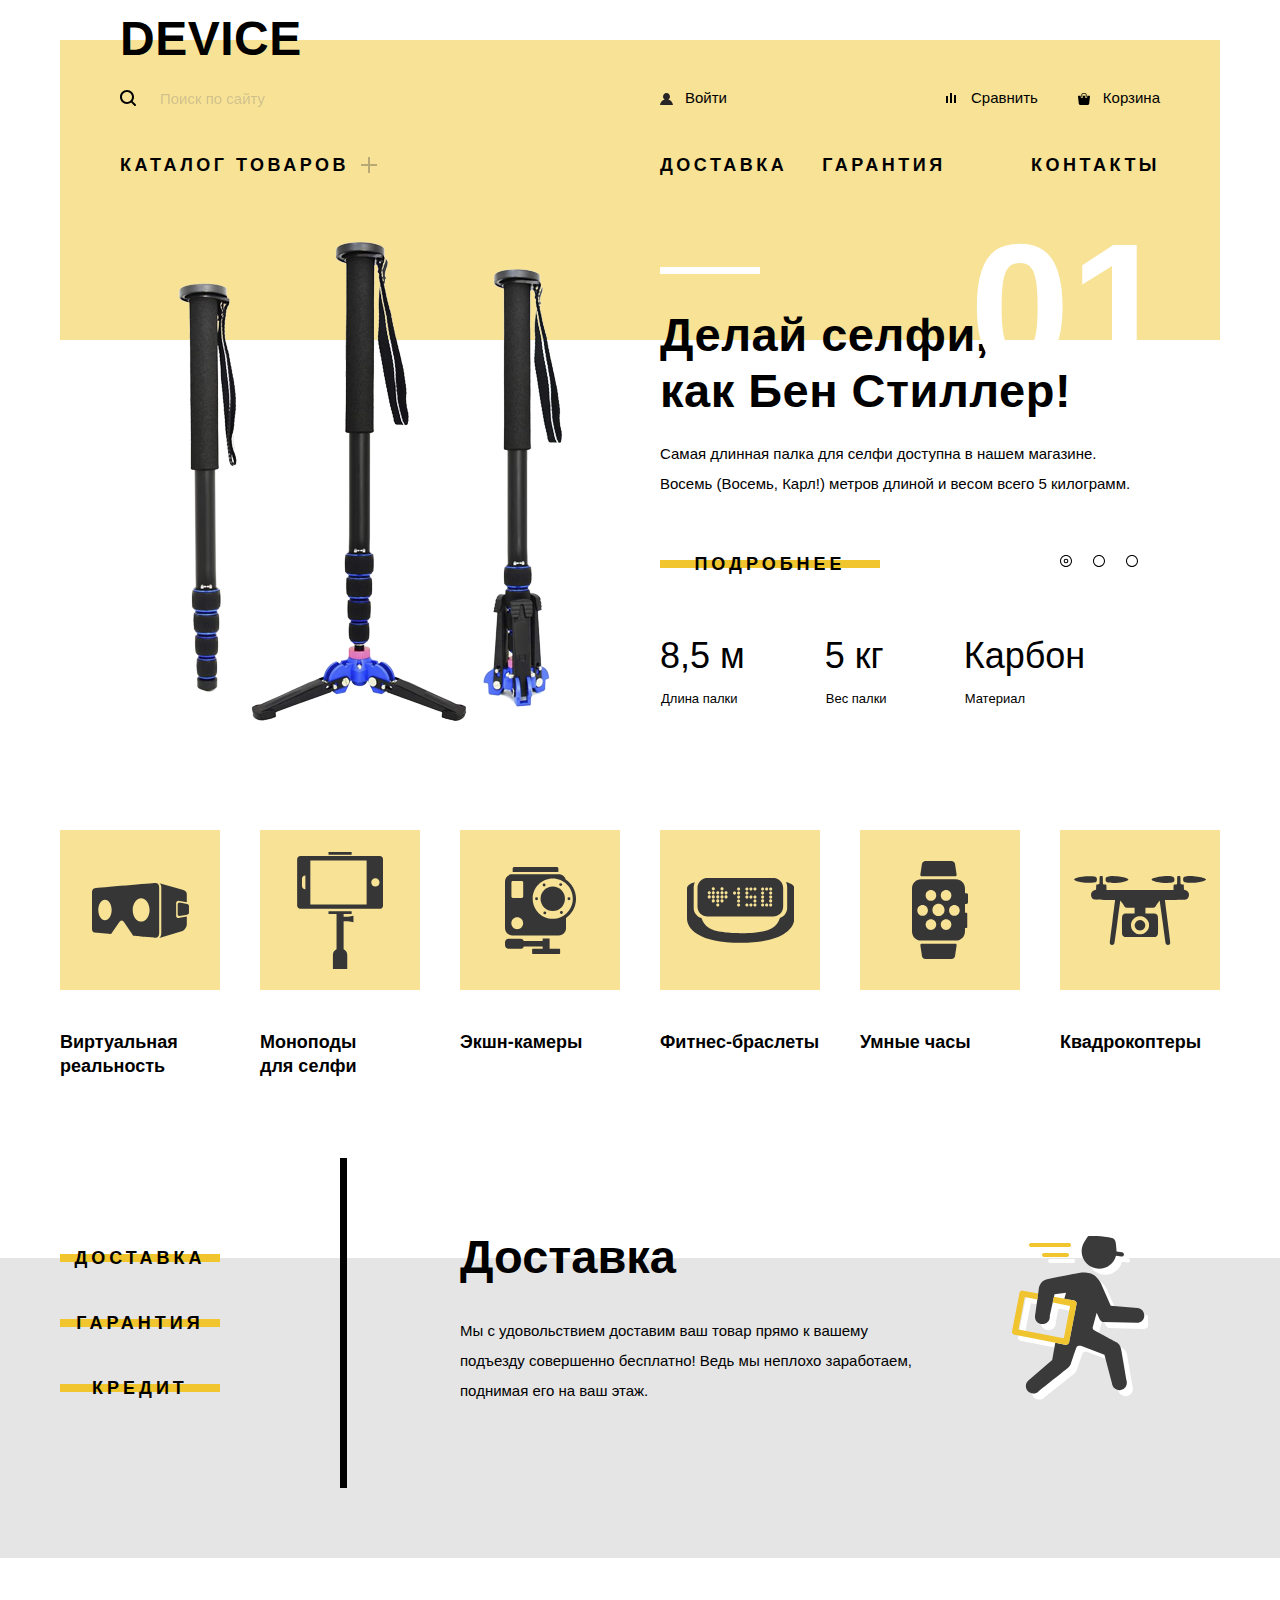
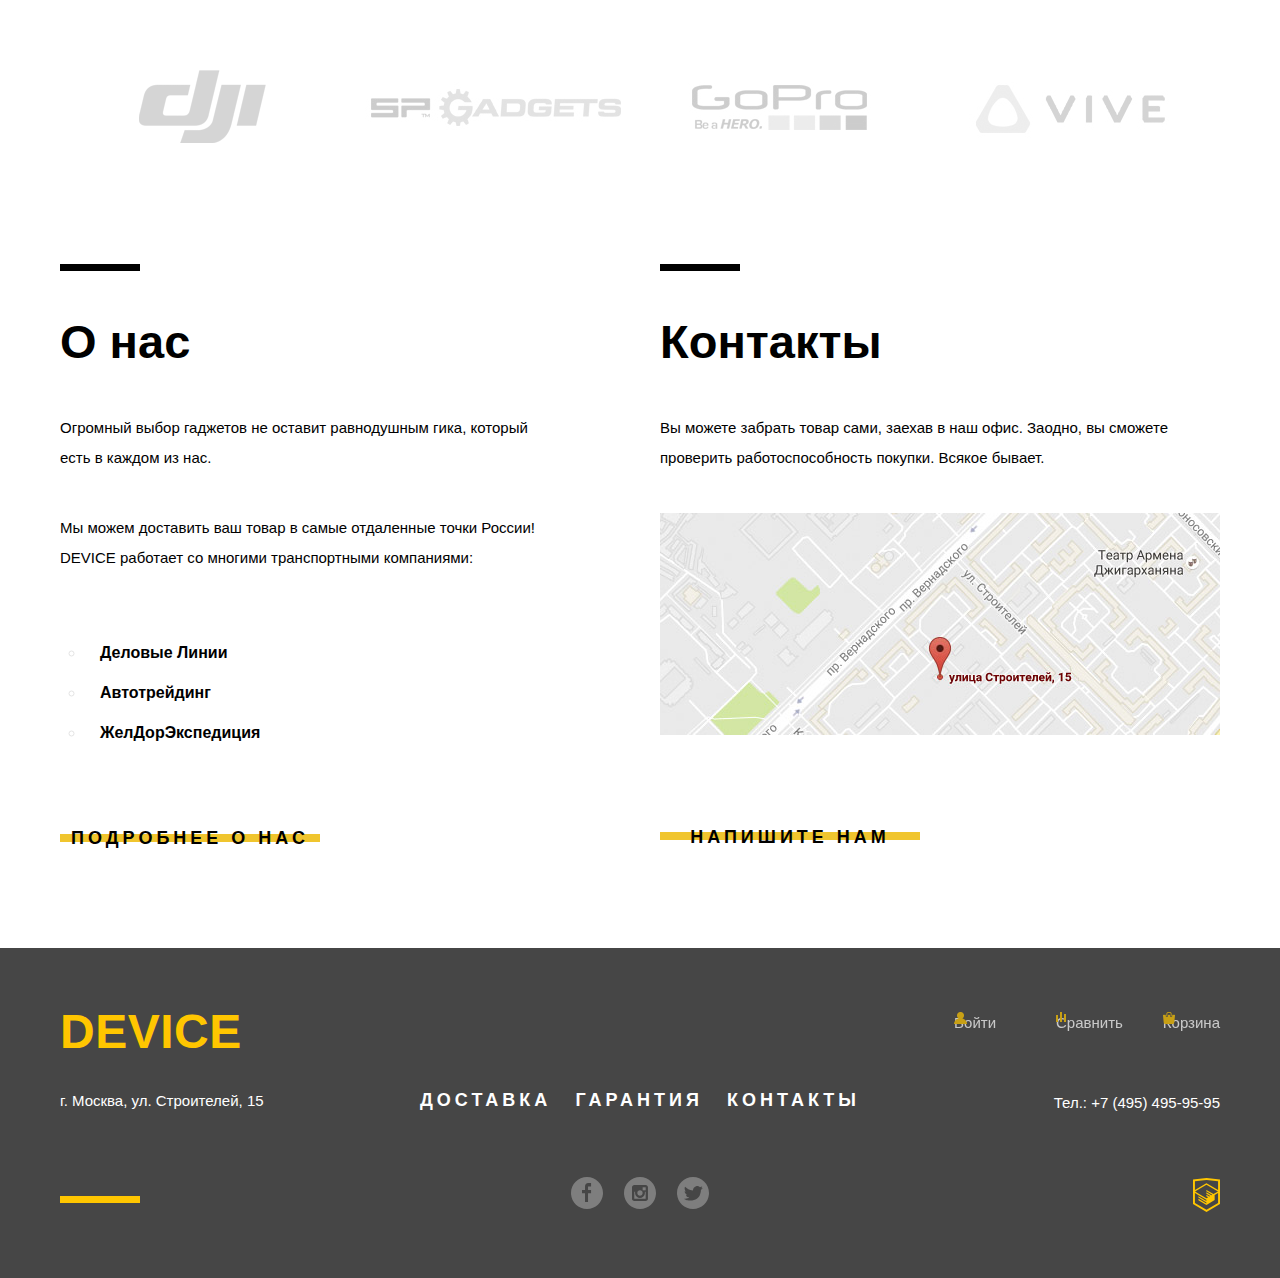
==== index.html @ bd22ff28 "Допилил правую часть слайдера" ====
<!DOCTYPE html>
<html lang="ru">
  <head>
    <meta charset="utf-8">
    <title>HTML Academy: Девайс</title>
    <link rel="stylesheet" href="css/style.css">
  </head>
  <body>
    <header class="main-header">
      <a href="#"><b class="header-logo">Device</b></a>

      <div class="search-user-row">
        <form class="header-searchbar">
          <label class="visually-hidden" for="header-search">Поиск по сайту</label>
          <input type="text" id="header-search" placeholder="Поиск по сайту">
          <button type="submit" class="hidden">Найти</button>
        </form>
        <ul class="header-user-panel">
          <li class="header-custom-user">
            <ul class="user-login-panel">
              <li><a href="#" class="user-ancor-iconed">Войти</a></li>
              <li><a href="#" class="user-logout hidden">Выйти</a></li>
            </ul>
          </li>
          <li class="header-custom-compare"><a href="#" class="user-ancor-iconed">Сравнить</a></li>
          <li class="header-custom-cart"><a href="#" class="user-ancor-iconed">Корзина</a></li>
        </ul>
      </div>

      <nav class="main-nav">
        <ul class="header-nav-list">
          <li><a href="#" class="main-menu-item catalog-opener">Каталог товаров</a>
            <ul class="catalog-submenu visually-hidden">
              <li><a href="#">Виртуальная реальность</a></li>
              <li><a href="#">Моноподы для селфи</a></li>
              <li><a href="#">Экшн-камеры</a></li>
              <li><a href="#">Фитнес-браслеты</a></li>
              <li><a href="#">Умные часы</a></li>
              <li><a href="#">Квадрокоптеры</a></li>
            </ul>
          </li>
          <li><a href="#" class="main-menu-item">Доставка</a></li>
          <li><a href="#" class="main-menu-item">Гарантия</a></li>
          <li><a href="#" class="main-menu-item">Контакты</a></li>
        </ul>
      </nav>
    </header>

    <main class="main-content">
      <h1 class="visually-hidden">Интернет-магазин гаджетов Device</h1>
      <section class="promo-slider">
        <h2 class="visually-hidden">Лучшие предложения</h2>
        <ul class="slider-list">
          <li>
            <div class="slide-image">
              <a href="#"><img src="img/slider-promo-1.png" alt="Монопод для селфи"></a>
            </div>
            <div class="slide-content">
              <div class="slider-index">
                <span>01</span>
              </div>
              <b class="slider-message">Делай селфи,<br>
                как Бен Стиллер!</b>
              <p class="slider-description">Самая длинная палка для селфи доступна в нашем магазине.<br>
                Восемь (Восемь, Карл!) метров длиной и весом всего 5 килограмм.</p>
              <a href="#" class="slider-showmore button-crossed">Подробнее</a>
              <table class="slider-features">
                <tr class="slider-feature-values">
                  <td>8,5 м</td>
                  <td>5 кг</td>
                  <td>Карбон</td>
                </tr>
                <tr class="slider-feature-description">
                  <td>Длина палки</td>
                  <td>Вес палки</td>
                  <td>Материал</td>
                </tr>
              </table>
            </div>
          </li>
          <li class="visually-hidden">
            <div class="slide-image">
              <a href="#"><img src="img/slider-promo-2.png" alt="Фитнес-браслет"></a>
            </div>
            <div class="slide-content">
              <div class="slider-index">
              <span>02</span>
            </div>
              <b class="slider-message">Худеем<br>
                правильно!</b>
              <p class="slider-description">Мотивирующие фитнес-браслеты помогут найти в себе силы<br>
                не пропускать занятия и соблюдать диету.</p>
              <a href="#" class="slider-showmore button-crossed">Подробнее</a>
              <table class="slider-features">
                <tr class="slider-feature-values">
                  <td>48 часов</td>
                </tr>
                <tr class="slider-feature-description">
                  <td>Без подзарядки</td>
                </tr>
              </table>
            </div>
          </li>
          <li class="visually-hidden">
            <div class="slide-image">
              <a href="#"><img class="slider-image" src="img/slider-promo-3.png" alt="Квадрокоптер"></a>
            </div>

            <div class="slide-content">
              <div class="slider-index">
                <span>03</span>
              </div>
              <b class="slider-message">Порхает как бабочка,<br>
                жалит как пчела!</b>
              <p class="slider-description">Этот обычный, на первый взгляд, квадрокоптер оснащен<br>
                мощным лазером, замаскированным под стандартную камеру.</p>
              <a href="#" class="slider-showmore button-crossed">Подробнее</a>
              <table class="slider-features">
                <tr class="slider-feature-values">
                  <td>800 м</td>
                  <td>50 м</td>
                </tr>
                <tr class="slider-feature-description">
                  <td>Дальность полета</td>
                  <td>Радиус поражения</td>
                </tr>
              </table>
            </div>
          </li>
        </ul>

        <div class="slider-handlers">
          <button type="button" class="slider-select slider-button-selected"></button>
          <button type="button" class="slider-select"></button>
          <button type="button" class="slider-select"></button>
        </div>
      </section>

      <section class="goods-categories">
        <h2 class="visually-hidden">Категории товаров</h2>
        <ul>
          <li class="goods-category-name"><a href="#">Виртуальная реальность</a></li>
          <li class="goods-category-name"><a href="#">Моноподы <br>для селфи</a></li>
          <li class="goods-category-name"><a href="#">Экшн-камеры</a></li>
          <li class="goods-category-name"><a href="#">Фитнес-браслеты</a></li>
          <li class="goods-category-name"><a href="#">Умные часы</a></li>
          <li class="goods-category-name"><a href="#">Квадрокоптеры</a></li>
        </ul>
      </section>

      <section class="shop-services">
        <h2 class="visually-hidden">Услуги</h2>
        <div class="container">
          <ul class="service-categories">
            <li class="service-category">
              <button type="button" class="button-crossed">Доставка</button>
            </li>
            <li class="service-category">
              <button type="button" class="button-crossed">Гарантия</button>
            </li>
            <li class="service-category">
              <button type="button" class="button-crossed">Кредит</button>
            </li>
          </ul>
          <ul class="service-descriptions">
            <li class="service-category-description">
              <h3>Доставка</h3>
              <p>Мы с удовольствием доставим ваш товар прямо к вашему подъезду совершенно бесплатно! Ведь мы неплохо заработаем, поднимая его на ваш этаж.</p>
            </li>
            <li class="service-category-description hidden">
              <h3>Гарантия</h3>
              <p>Если из-за возгорания купленного у нас товара у вас сгорит дом — не переживайте, мы выдадим вам новый. Товар, не дом, конечно же.</p>
            </li>
            <li class="service-category-description hidden">
              <h3>Кредит</h3>
              <p>Залезть в долговую яму стало проще! Кредитные консультанты подберут для вас наиболее выгодные условия кредита. Выгодные для нашего банка, разумеется.</p>
            </li>
          </ul>
        </div>
      </section>

      <section class="brands">
        <h2 class="visually-hidden">Бренды</h2>
        <ul>
          <li><img src="img/partner-logo-1.png" alt="DJI"></li>
          <li><img src="img/partner-logo-2.png" alt="SP Gadgets"></li>
          <li><img src="img/partner-logo-3.png" alt="GoPro"></li>
          <li><img src="img/partner-logo-4.png" alt="Vive"></li>
        </ul>
      </section>

      <section class="about">
        <h2 class="visually-hidden">О компании</h2>
        <div class="popup-container">
          <div class="map-popup visually-hidden">
            <!--          Карта-->
            <button class="close-popup" type="button" aria-label="Закрыть попап"> </button>
          </div>

          <div class="feedback-popup visually-hidden">
            <h2 class="visually-hidden">Форма обратной связи</h2>
            <button class="close-popup" type="button" aria-label="Закрыть попап"> </button>
            <form class="feedback-form" action="http://echo.htmlacademy.ru" method="post">
              <label class="feedback-form-name" for="feedback-name">
                Ваше имя: <br>
                <input type="text" name="name" id="feedback-name" value="" placeholder="Имя Фамилия">
              </label>
              <label class="feedback-form-email" for="feedback-email">
                Ваш e-mail: <br>
                <input type="email" name="email" id="feedback-email" value="" placeholder="email@example.com">
              </label>

              <label class="feedback-form-message" for="feedback-message">
                Текст письма: <br>
                <textarea name="feedback-message" id="feedback-message" cols="30" rows="10" placeholder="В свободной форме"></textarea>
              </label>
              <button type="submit" class="button-crossed">Отправить</button>
            </form>

          </div>
        </div>
        <div class="container">
          <div class="about-us">
            <h3>О нас</h3>
            <p>Огромный выбор гаджетов не оставит равнодушным гика, который есть в каждом из нас.</p>
            <p>Мы можем доставить ваш товар в самые отдаленные точки России! DEVICE работает со многими транспортными компаниями:</p>
            <ul class="about-deliveries">
              <li><span>Деловые Линии</span></li>
              <li><span>Автотрейдинг</span></li>
              <li><span>ЖелДорЭкспедиция</span></li>
            </ul>
            <a href="#" class="button-crossed">Подробнее о нас</a>
          </div>
          <div class="about-contacts">
            <h3>Контакты</h3>
            <p>Вы можете забрать товар сами, заехав в наш офис. Заодно, вы сможете проверить работоспособность покупки. Всякое бывает.</p>
            <img src="img/map-placeholder.jpg" alt="Наш адрес: г. Москва, ул. Строителей, 1">
            <button type="button" class="button-crossed">Напишите нам</button>
          </div>
        </div>
      </section>
    </main>

    <footer class="main-footer">
      <div class="container">
        <div class="footer-column">
          <a href="#"><b class="footer-logo">Device</b></a>
          <p class="footer-address">г. Москва, ул. Строителей, 15</p>
        </div>

        <div class="footer-column">
          <nav class="footer-nav">
            <ul>
              <li><a href="#">Доставка</a></li>
              <li><a href="#">Гарантия</a></li>
              <li><a href="#">Контакты</a></li>
            </ul>
          </nav>
          <ul class="socials">
            <li><a href="#"><img src="img/social-fb.svg" alt="Мы на Facebook"></a></li>
            <li><a href="#"><img src="img/social-instagram.svg" alt="Мы в Instagram"></a></li>
            <li><a href="#"><img src="img/social-twitter.svg" alt="Мы в Twitter"></a></li>
          </ul>
        </div>

        <div class="footer-column">
          <ul class="footer-user-panel">
            <li class="footer-custom-user">
              <ul class="user-login-panel">
                <li><a href="#" class="user-ancor-iconed">Войти</a></li>
                <li><a href="#" class="user-logout visually-hidden">Выйти</a></li>
              </ul>
            </li>
            <li class="footer-custom-compare"><a href="#" class="user-ancor-iconed">Сравнить</a></li>
            <li class="footer-custom-cart"><a href="#" class="user-ancor-iconed">Корзина</a></li>
          </ul>
          <p class="footer-phone">Тел.: +7 (495) 495-95-95</p>
          <a href="#"><img  class="academy-logo" src="img/logo-htmlacademy.svg" alt="HTMLAcademy"></a>
        </div>
      </div>
    </footer>
  </body>
</html>
---- css/style.css ----
*, *:not(::before), *:not(::after) {
  box-sizing: inherit;
}

html {
  box-sizing: border-box;
}

body {
  font-family: "Gilroy ExtraBold", Arial, sans-serif;
  font-size: 18px;
  font-weight: bold;
  line-height: 24px;
  color: #000;
  margin: 0;
  padding: 0;
}

a {
  text-decoration: none;
  color: inherit;
}

li {
  list-style: none;
}

.visually-hidden {
  position: absolute;
  clip: rect(0 0 0 0);
  width: 1px;
  height: 1px;
  margin: -1px;
}

.hidden {
  display: none;
}

.button-crossed {
  display: block;
  text-transform: uppercase;
  letter-spacing: 4px;
  font-family: "Gilroy ExtraBold", Arial, sans-serif;
  font-size: 18px;
  font-weight: bold;
  line-height: 40px;
  color: #000;
  border: none;
  background-image: linear-gradient(to bottom, transparent 16px, #f0c52e 16px, #f0c52e 24px, transparent 24px);
  background-color: transparent;
  text-align: center;
}

.button-crossed:hover {
  background-color: #f0c52e;
  background-image: none;
}

.button-crossed:active {
  color: #f7e184;
  background-color: #000000;
  background-image: none;
}
/*Стили элементов верхней строки хедера*/
/*----------------------*/
.main-header {
  width: 1160px;
  margin: 0 auto 60px;
  padding: 0 60px;
  box-sizing: border-box;
  position: relative;
}

.main-header::before {
  content: "";
  width: 1160px;
  height: 300px;
  background-color: #f7e296;
  position: absolute;
  z-index: -1;
  top: 25px;
  margin-left: -60px;
}

.header-logo,
.footer-logo {
  font-size: 48px;
  line-height: 48px;
  text-transform: uppercase;
  letter-spacing: 0.5px;
}

.header-logo:hover,
.footer-logo:hover {
  filter: opacity(0.6);
}

.header-logo:active,
.footer-logo:active {
  filter: opacity(0.3);
}

.header-logo {
  display: block;
  margin-top: 15px;
  margin-bottom: 10px;
}

.search-user-row {
  display: flex;
  align-items: center;
  margin-bottom: 30px;
}

.header-searchbar {
  width: 440px;
  min-height: 50px;
  display: flex;
  align-items: center;
  margin-right: 100px;
}

.header-searchbar input {
  filter: opacity(0.3);
  font-family: "Open Sans Light", Arial, sans-serif;
  font-size: 15px;
  font-weight: normal;
  background-color: transparent;
  border: none;
  outline: none;
  width: 315px;
  height: 45px;
  padding: 0 0 0 40px;
}

.header-searchbar::before {
  content: "";
  position: absolute;
  width: 16px;
  height: 16px;
  background-image: url("../img/search.svg");
}

.header-searchbar input:hover {
  filter: opacity(0.6);
}

.header-searchbar input:focus {
  filter: none;
  border-bottom: 2px solid #000000;
  margin-bottom: -2px;
}

.header-searchbar button {
  font-family: "Open Sans Light", Arial, sans-serif;
  font-size: 15px;
  font-weight: normal;
  background-color: transparent;
  border: 2px solid #000000;
  padding: 0 20px;
  height: 45px;
  box-sizing: content-box;
}

.header-searchbar button:hover {
  background-color: #000000;
  color: #ffffff;
}

.header-searchbar button:active {
  background-color: #000000;
  color: hsl(0, 0%, 30%);
}

.header-user-panel {
  width: 500px;
  display: flex;
  margin: 0;
  padding: 0;
}

.user-login-panel {
  display: flex;
  align-items: center;
  padding: 0;
  margin: 0;
}

.user-login-panel li:first-child {
  margin-right: 20px;
}

.user-login-panel .user-logout {
  color: rgba(0, 0, 0, 0.3);
}

.header-user-panel a {
  align-items: center;
  color: #000000;
  font-family: "Open Sans Light", Arial, sans-serif;
  font-size: 15px;
  line-height: 30px;
  font-weight: normal;
  white-space: nowrap;
  position: relative;
  padding-left: 25px;
}

.header-user-panel a:hover {
  filter: opacity(0.6);
}

.header-user-panel a:active {
  filter: opacity(0.3);
}

a.user-ancor-iconed::before {
  content: "";
  position: absolute;
  width: 15px;
  height: 15px;
  margin-right: 10px;
  background-repeat: no-repeat;
  left: 0;
  top: 4px;
}

.header-custom-user .user-ancor-iconed::before {
  background-image: url("../img/user.svg");
}

.header-custom-compare {
  margin-left: auto;
}

.header-custom-compare .user-ancor-iconed::before {
  background-image: url("../img/compare.svg");
}

.header-custom-cart {
  margin-left: 40px;
}

.header-custom-cart .user-ancor-iconed::before {
  background-image: url("../img/cart.svg");
}
/*----------------------*/

/*Стили элементов навигационного меню хедера*/
/*----------------------*/
.header-nav-list {
  padding: 0;
  margin: 0;
  display: flex;
  align-items: center;
}

.header-nav-list > li {
  margin-right: 35px;
}

.header-nav-list > li:first-child {
  flex-basis: 500px;
  margin-right: 40px;
  position: relative;
}

.header-nav-list > li:last-child {
  margin-left: auto;
  margin-right: 0;
}

.main-menu-item {
  text-transform: uppercase;
  letter-spacing: 3.5px;
}

.main-menu-item:hover {
  filter: opacity(0.6);
}

.main-menu-item:active {
  filter: opacity(0.3);
}

.catalog-opener {
  position: relative;
  padding-right: 32px;
}

.catalog-opener::after {
  content: "";
  position: absolute;
  background-image: url("../img/plus.svg");
  background-repeat: no-repeat;
  width: 20px;
  height: 20px;
  filter: opacity(0.3);
  right: 0;
  top: 2px;
}

.catalog-submenu {
  background-color: #f7e296;
  position: absolute;
  top: 45px;
  left: -60px;
  width: 1160px;
  height: 141px;
  padding: 0 60px 30px 60px;
  box-sizing: border-box;
  display: flex;
  flex-direction: column;
  align-content: flex-start;
  flex-wrap: wrap;
}

.catalog-submenu li {
  margin-right: 60px;
}

.catalog-submenu li:nth-child(5) {
  margin-bottom: 30px;
}

.catalog-submenu a {
  font-family: "Open Sans Light", Arial, sans-serif;
  font-size: 15px;
  line-height: 35px;
  font-weight: normal;
}
/*----------------------*/

/*Стили элементов главного слайдера*/
/*----------------------*/
.promo-slider {
  width: 1040px;
  margin: 0 auto 100px;
  position: relative;
}

.slider-list {
  margin: 0;
  padding: 0;
}

.slider-list > li {
  display: flex;
  justify-content: space-between;
}

.slide-image {
  display: flex;
  justify-content: center;
  width: 500px;
}

.slide-image a {
  margin: auto;
}

.slide-content {
  width: 500px;
  position: relative;
  padding-top: 70px;
}

.slide-content::before {
  content: "";
  position: absolute;
  top: 30px;
  left: 0;
  width: 100px;
  height: 7px;
  background-color: #ffffff;
}

.slider-index {
  position: absolute;
  top: 0;
  right: -10px;
}

.slider-index span {
  font-size: 180px;
  line-height: 140px;
  color: #ffffff;
  margin-left: auto;
  z-index: -1;
}

.slider-message {
  font-size: 47px;
  line-height: 56px;
  white-space: nowrap;
  letter-spacing: 0.5px;
}

.slider-description {
  font-family: "Open Sans Light", Arial, sans-serif;
  font-size: 15px;
  line-height: 30px;
  font-weight: normal;
  margin: 20px 0 45px 0;
}

.slider-showmore {
  width: 220px;
}

.slider-showmore:active {
  background-color: #f0c52e;
  color: rgba(0, 0, 0, 0.3);
}

.slider-features {
  margin-top: 40px;
  border-spacing: 0 20px;
}

.slider-feature-values td {
  font-family: "Gilroy Light", Arial, sans-serif;
  font-size: 36px;
  font-weight: normal;
  padding: 0 80px 0 0;
  white-space: nowrap;
}

.slider-feature-description {
  font-family: "Open Sans Light", Arial, sans-serif;
  font-size: 13px;
  line-height: 20px;
  font-weight: normal;
}

.slider-handlers {
  position: absolute;
  display: flex;
  justify-content: space-between;
  width: 78px;
  top: 318px;
  right: 22px;
}

button.slider-select {
  padding: 0;
  margin: 0;
  width: 12px;
  height: 12px;
  background-image: url("../img/slider-button-empty.svg");
  background-repeat: no-repeat;
  background-size: contain;
  border: none;
  background-color: transparent;
}

button.slider-button-selected {
  background-image: url("../img/slider-button.svg");
}
/*----------------------*/

/*Стили элементов популярных категорий*/
/*----------------------*/
.goods-categories ul {
  display: flex;
  width: 1160px;
  padding: 0;
  margin: 0 auto 80px;
  justify-content: space-between;
}

.goods-category-name {
  width: 160px;
  padding: 0;
}

.goods-category-name a::before {
   content: "";
   background-repeat: no-repeat;
   background-color: rgba(240, 197, 46, 0.5);
   background-position: center;
   width: 160px;
   height: 160px;
   display: block;
  margin-bottom: 40px;
 }

.goods-category-name:nth-child(1) a::before {
  background-image: url("../img/goods-catogory-1.svg");
}

.goods-category-name:nth-child(2) a::before {
  background-image: url("../img/goods-catogory-2.svg");
}

.goods-category-name:nth-child(3) a::before {
  background-image: url("../img/goods-catogory-3.svg");
}

.goods-category-name:nth-child(4) a::before {
  background-image: url("../img/goods-catogory-4.svg");
}

.goods-category-name:nth-child(5) a::before {
  background-image: url("../img/goods-catogory-5.svg");
}

.goods-category-name:nth-child(6) a::before {
  background-image: url("../img/goods-catogory-6.svg");
}

.goods-category-name a:hover::before {
  background-color: rgba(240, 197, 46, 1);
}

.goods-category-name a:active::before {
  background-color: rgba(240, 197, 46, 1);
}

.goods-category-name a:active {
  color: rgba(0, 0, 0, 0.3)
}

.goods-category-name:nth-child(1) a:active::before {
  background-image: url("../img/goods-catogory-1-hover.png");
}

.goods-category-name:nth-child(2) a:active::before {
  background-image: url("../img/goods-catogory-2-hover.png");
}

.goods-category-name:nth-child(3) a:active::before {
  background-image: url("../img/goods-catogory-3-hover.png");
}

.goods-category-name:nth-child(4) a:active::before {
  background-image: url("../img/goods-catogory-4-hover.png");
}

.goods-category-name:nth-child(5) a:active::before {
  background-image: url("../img/goods-catogory-5-hover.png");
}

.goods-category-name:nth-child(6) a:active::before {
  background-image: url("../img/goods-catogory-6-hover.png");
}
/*----------------------*/

/*Стили элементов блока услуг*/
/*----------------------*/
.shop-services {
  background-image: linear-gradient(to bottom, transparent 100px, #e5e5e5 100px);
  width: 100%;
  padding-bottom: 70px;
}

.shop-services .container {
  width: 1160px;
  margin: 0 auto;
  display: flex;
  justify-content: space-between;
}

.service-categories {
  width: 280px;
  padding: 80px 0;
  margin: 0;
  border-right: 7px solid #000000;
}

.service-categories li {
  margin-bottom: 25px;
}

.service-categories li:active {
  background-color: #000000;
}

.service-categories li:last-child {
  margin-bottom: 0;
}

.service-category button {
  width: 160px;
  padding: 0;
  margin: 0;
  line-height: 40px;
}

.service-descriptions {
  width: 760px;
  margin: 0;
  padding: 60px 0 70px 0;
}

.service-descriptions h3 {
  width: 460px;
  margin: 0 0 35px 0;
  padding-top: 15px;
  font-family: "Gilroy ExtraBold", sans-serif;
  font-size: 47px;
  line-height: 48px;
  font-weight: bold;
  color: #000000;
}

.service-descriptions p {
  width: 460px;
  margin: 0;
  font-family: "Open Sans Light", Arial, sans-serif;
  font-size: 15px;
  line-height: 30px;
  font-weight: normal;
}

.service-descriptions li::before {
  content: "";
  display: block;
  width: 190px;
  height: 200px;
  float: right;
  background-repeat: no-repeat;
  background-position: center;
  margin-right: 45px;
}

.service-descriptions li:first-child::before {
  background-image: url("../img/delivery.svg");
}

.service-descriptions li:nth-child(2)::before {
  background-image: url("../img/warranty.svg");
}

.service-descriptions li:last-child::before {
  background-image: url("../img/credit.svg");
}
/*----------------------*/

/*Стили элементов блока c логотипами брендов*/
/*----------------------*/
.brands{
  width: 1160px;
  margin: 0 auto;
  padding: 100px 0;
}

.brands ul {
  display: flex;
  justify-content: space-around;
  margin: 0;
  padding: 0;
}

.brands img {
  filter: grayscale(1)
          opacity(0.2);
}

.brands img:hover {
  filter: none;
}
/*----------------------*/

/*Стили элементов блока About*/
/*----------------------*/
.about .container{
  width: 1160px;
  margin: 0 auto;
  display: flex;
  justify-content: space-between;
}

.about h3 {
  font-family: "Gilroy ExtraBold", sans-serif;
  font-size: 47px;
  line-height: 48px;
  font-weight: bold;
  color: #000000;
}

.about-us {
  width: 500px;
}

.about-us::before,
.about-contacts::before {
  content: "";
  display: block;
  width: 80px;
  height: 7px;
  background-color: #000000;
}

.about-us p {
  font-family: "Open Sans Light", Arial, sans-serif;
  font-size: 15px;
  line-height: 30px;
  font-weight: normal;
  margin-bottom: 40px;
  margin-top: 0;
}

.about-deliveries {
  width: 560px;
  font-size: 16px;
  line-height: 40px;
  margin: 60px 0 65px;
  padding-left: 25px;
}

.about-deliveries li {
  list-style: circle;
  color: #e5e5e5;
  padding-left: 15px;
}

.about-deliveries span {
  color: #000000;
}

.about .button-crossed {
  display: block;
  width: 260px;
  text-align: center;
  line-height: 40px;
}

.about .button-crossed:active {
  background-color: #f0c52e;
  color: rgba(0, 0, 0, 0.3);
}

.about-contacts {
  width: 560px;
}

.about-contacts p {
  font-family: "Open Sans Light", Arial, sans-serif;
  font-size: 15px;
  line-height: 30px;
  font-weight: normal;
  margin-top: 0;
  margin-bottom: 40px;
}

.about-contacts img {
  margin-bottom: 75px;
}

.popup-container {
  width: 960px;
  margin: 0 auto;
}

.map-popup {
  position: absolute;
  display: flex;
  justify-content: flex-end;
  width: 960px;
  height: 560px;
  background-image: url("../img/map-big.jpg");
  filter: drop-shadow(0px 10px 20px rgba(0, 0, 0, 0.3));
  margin-top: 40px;
}

button.close-popup {
  background-image: url("../img/modal-close.svg");
  filter: opacity(0.5);
  background-color: transparent;
  border: none;
  width: 55px;
  height: 55px;
  border-radius: 50%;
  margin: 20px;
}

button.close-popup:hover {
  filter: opacity(1);
}

button.close-popup:active {
  filter: opacity(0.3);
}

.feedback-popup {
  position: absolute;
  width: 960px;
  margin-top: 40px;
  background-color: #ffffff;
  filter: drop-shadow(0px 10px 20px rgba(0, 0, 0, 0.3));
  display: flex;
  flex-direction: column;
}

.feedback-popup .close-popup {
  float: right;
  align-self: flex-end;
}

.feedback-form {
  align-self: center;
  width: 760px;
  margin-bottom: 80px;
  display: flex;
  flex-wrap: wrap;
  justify-content: space-between;
}

.feedback-form input {
  width: 360px;
  height: 50px;
  box-sizing: border-box;
  padding: 0 20px;
  margin-top: 10px;
  margin-bottom: 35px;
}

.feedback-form textarea {
  width: 760px;
  height: 156px;
  box-sizing: border-box;
  padding: 10px 20px;
  margin-top: 10px;
  margin-bottom: 50px;
}

.feedback-form input,
.feedback-form textarea {
  font-family: "Open Sans Light", Arial, sans-serif;
  font-size: 14px;
  line-height: 18px;
  font-weight: normal;
  background-color: #f2f2f2;
  color: #464646;
  border: none;
  outline: none;
}

.feedback-form input:hover,
.feedback-form textarea:hover {
  background-color: #eaeaea;
}

.feedback-form input:focus,
.feedback-form textarea:focus {
  background-color: #ffffff;
  border: 3px solid #f0c52e;
}

.feedback-form input:invalid,
.feedback-form textarea:invalid {
  background-color: #f6dada;
}
/*----------------------*/

/*Стили элементов футера*/
/*----------------------*/
.main-footer {
  margin-top: 90px;
  background-color: #464646;
}

.main-footer .container {
  width: 1160px;
  margin: 0 auto;
  display: flex;
  justify-content: space-between;
  padding: 60px 0;
}

.footer-column:first-child {
  width: 360px;
}

.footer-logo {
  color: #ffc600;
}

.footer-address {
  margin: 30px 0 80px 0;
}

.footer-column:first-child::after {
  content: "";
  display: block;
  width: 80px;
  height: 7px;
  background-color: #ffc600;
}

.main-footer p {
  color: #ffffff;
  font-family: "Open Sans Light", Arial, sans-serif;
  font-size: 15px;
  line-height: 30px;
  font-weight: normal;
}

.footer-column:nth-child(2) {
  width: 440px;
  padding-top: 80px;
}

.footer-nav ul {
  display: flex;
  justify-content: space-between;
  margin: 0;
  padding: 0;
}

.footer-nav a {
  color: #ffffff;
  text-transform: uppercase;
  letter-spacing: 4px;
}

.footer-nav a:hover {
  filter: opacity(0.6);
}

.footer-nav a:active {
  filter: opacity(0.3);
}

.socials {
  display: flex;
  width: 160px;
  margin: 65px auto 0;
  padding: 0;
  justify-content: space-around;
}

.socials img {
  filter: opacity(0.3);
}

.socials img:hover {
  filter: opacity(0.6);
}

.socials img:active {
  filter: opacity(0.1);
}

.footer-user-panel {
  display: flex;
  justify-content: flex-end;
  margin: 0;
  padding: 0;
}

.footer-user-panel > li {
  margin-left: 40px;
}

.footer-custom-user {
  margin-left: auto;
}

.footer-user-panel a {
  display: flex;
  align-items: center;
  color: #ffffff;
  filter: opacity(0.7);
  font-family: "Open Sans Light", Arial, sans-serif;
  font-size: 15px;
  line-height: 30px;
  font-weight: normal;
  white-space: nowrap;
}

.footer-user-panel a:hover {
  filter: opacity(1);
}

.footer-user-panel a:active {
  filter: opacity(0.3);
}

.footer-custom-user .user-ancor-iconed::before {
  background-image: url("../img/user-footer.png");
}

.footer-custom-compare .user-ancor-iconed::before {
  background-image: url("../img/compare-footer.png");
}

.footer-custom-cart .user-ancor-iconed::before {
  background-image: url("../img/cart-footer.png");
}

.footer-column:last-child {
  display: flex;
  width: 360px;
  flex-direction: column;
  align-items: flex-end;
}

.footer-phone {
  margin: 50px 0 60px;
  text-align: right;
}

.academy-logo:hover {
  filter: opacity(0.6);
}

.academy-logo:active {
  filter: opacity(0.3);
}
/*----------------------*/

/*Стили элементов страницы каталога товаров*/
/*----------------------*/

.catalog-page .main-header::before {
  height: 186px;
}

.catalog-page .main-header {
  margin-bottom: 90px;
}

h1.catalog-heading {
  font-size: 47px;
  line-height: 48px;
  width: 1040px;
  margin: 0 auto 30px;
}

.breadcrumbs {
  width: 1040px;
  margin: 0 auto 50px;
  padding: 0;
  display: flex;
}

.breadcrumbs li {
  margin-right: 15px;
}

.breadcrumbs a {
  filter: opacity(0.3);
  font-family: "Open Sans Light", Arial, sans-serif;
  font-size: 14px;
  line-height: 24px;
  font-weight: normal;
}

.breadcrumbs a:hover {
  filter: opacity(0.6);
}

.breadcrumbs a:active {
  filter: opacity(0.1);
}

.breadcrumbs li:not(:last-child)::after {
  content: "";
  background-color: transparent;
  background-image: url("../img/nav-arrow.svg");
  background-repeat: no-repeat;
  width: 8px;
  height: 8px;
  display: inline-block;
  margin-left: 15px;
}
/*----------------------*/

/*Стили элементов фильтра товаров в каталоге*/
/*----------------------*/
.catalog-page .bg-container {
  width: 1160px;
  margin: 0 auto;
  display: flex;
  justify-content: space-between;
}

.catalog-filters {
  width: 200px;
  padding-left: 60px;
  box-sizing: border-box;
}

.catalog-goods {
  width: 760px;
}

.catalog-filters h2 {
  text-transform: uppercase;
  letter-spacing: 3px;
  font-size: 16px;
  padding: 25px 0;
  margin-bottom: 70px;
}

.catalog-filters fieldset {
  border: none;
  border-top: 2px solid #000000;
  width: 200px;
  padding: 0;
  margin-bottom: 40px;
}

.catalog-filters h3 {
  line-height: 45px;
  padding: 0;
  margin: 5px 0 25px 0;
}

.price-custom-filter {
  height: 22px;
}

.price-bar-outer {
  width: 196px;
  height: 2px;
  background-color: #dbdbdb;
  position: relative;
}

.price-bar-inner {
  width: 110px;
  height: 2px;
  background-color: #91c92f;
}

.price-bar-slider {
  background-image: url("../img/filter-button.svg");
  background-repeat: no-repeat;
  width: 22px;
  height: 22px;
  top: -10px;
  position: absolute;
}

.price-bar-slider:nth-child(2) {
  left: 100px;
}

.filter-price p {
  display: flex;
  width: 200px;
  margin: 0;
}

.filter-price input {
  background-color: transparent;
  border: none;
  outline: none;
  filter: opacity(0.2);
  font-family: "Gilroy Light", Arial, sans-serif;
  font-size: 14px;
  line-height: 24px;
  width: 100px;
}

.filter-color {
  display: flex;
  flex-direction: column;
}

.filter-color label::before {
  content: "";
  background-image: url("../img/checkbox-off.svg");
  background-repeat: no-repeat;
  width: 27px;
  height: 23px;
  display: inline-block;
  margin-right: 15px;
}

.filter-color label {
  display: flex;
  align-items: center;
}

.catalog-filters label {
  font-family: "Open Sans Light", Arial, sans-serif;
  font-size: 14px;
  line-height: 40px;
  font-weight: normal;
}

.filter-bluetooth {
  display: flex;
  flex-direction: column;
}

.filter-bluetooth label {
  display: flex;
  align-items: center;
}

.filter-bluetooth label::before {
  content: "";
  background-repeat: no-repeat;
  width: 25px;
  height: 25px;
  display: inline-block;
  margin-right: 15px;
}

.filter-bluetooth label:nth-child(2)::before {
  background-image: url("../img/radio-on.svg");
}

.filter-bluetooth label:last-child::before {
  background-image: url("../img/radio-off.svg");
}

.catalog-filters .button-crossed {
  width: 200px;
}

.catalog-filters .button-crossed:active {
  background-color: #f0c52e;
  color: rgba(0, 0, 0, 0.3);
}
/*----------------------*/

/*Стили элементов сортировки товаров в каталоге*/
/*----------------------*/
.catalog-goods-sort {
  background-color: rgba(0, 0, 0, 0.08);
  display: flex;
  align-items: center;
}

.catalog-goods-sort p {
  text-transform: uppercase;
  letter-spacing: 3px;
  font-size: 16px;
  margin-right: 45px;
}

.catalog-goods-sort ul {
  display: flex;
  padding: 0;
}
.sort-types li {
  margin-right: 25px;
}

.sort-dir-buttons {
  margin-left: auto;
}

.sort-dir-buttons li {
  margin-left: 15px;
}

.catalog-goods-sort a {
  font-family: "Open Sans Light", Arial, sans-serif;
  font-size: 14px;
  line-height: 18px;
  font-weight: normal;
}

.catalog-goods-sort a:not(.sort-chosen) {
  filter: opacity(0.3);
}

.catalog-goods-sort a:not(.sort-chosen):hover {
  filter: opacity(0.6);
}

.catalog-goods-sort a:not(.sort-chosen):active {
  filter: opacity(1);
}

.catalog-goods-sort button {
  background-color: transparent;
  background-repeat: no-repeat;
  border: none;
  outline: none;
  width: 11px;
  height: 10px;
}

.goods-sort-up-dir {
  background-image: url("../img/icon-up-dir.svg");
}

.goods-sort-down-dir {
  background-image: url("../img/icon-down-dir.svg");
}

.catalog-goods-sort button:not(.sort-dir-chosen) {
  filter: opacity(0.2);
}

.catalog-goods-sort button:not(.sort-dir-chosen):hover {
  filter: opacity(0.4);
}

.catalog-goods-sort button:not(.sort-dir-chosen):active {
  filter: none;
}
/*----------------------*/

/*Стили элементов товаров в каталоге*/
/*----------------------*/
.goods-list {
  padding: 70px 0 0 0;
  margin: 0 0 30px 0;
  display: flex;
  flex-wrap: wrap;
}

.goods-list li:nth-child(2n-1) {
  margin-right: 40px;
}

.product-spec {
  display: flex;
  width: 360px;
  justify-content: space-between;
  align-items: baseline;
}

.product-spec h3 {
  font-size: 18px;
  line-height: 24px;
}

.product-price {
  font-family: "Gilroy Light", Arial, sans-serif;
  font-weight: normal;
  font-size: 16px;
  flex-shrink: 0;
  margin-left: 20px;
}

.goods-list li {
  position: relative;
}

.goods-list .add-to-buttons {
  width: 360px;
  height: 380px;
  position: absolute;
  display: flex;
  justify-content: center;
  flex-direction: column;
  background-color: rgba(238, 238, 238, 0.7);
  top: 0;
  left: 0;
  align-items: center;
}

button.add-to-cart {
  text-transform: uppercase;
  letter-spacing: 3px;
  font-family: "Gilroy ExtraBold", Arial, sans-serif;
  font-size: 18px;
  font-weight: bold;
  line-height: 40px;
  color: #000;
  border: none;
  background-color: transparent;
  width: 200px;
  margin-top: 20px;
}

button.add-to-cart:hover {
  background-color: #f0c52e;
}

button.add-to-cart:active {
  background-color: #f0c52e;
  color: rgba(0, 0, 0, 0.3);
}

button.add-to-compare {
  font-family: "Open Sans Light", Arial, sans-serif;
  font-size: 13px;
  font-weight: normal;
  line-height: 36px;
  border: none;
  background-color: transparent;
  color: rgba(0, 0, 0, 0.5);
}

button.add-to-compare:hover {
  color: rgba(0, 0, 0, 1);
}

button.add-to-compare:active {
  color: rgba(0, 0, 0, 0.2);
}

.product-new {
  background-image: url("../img/product-new.png");
  background-repeat: no-repeat;
  width: 60px;
  height: 60px;
  position: absolute;
  right: 30px;
  top: 30px;
}

.page-navigation {
  background-color: rgba(0, 0, 0, 0.08);
  display: flex;
  justify-content: space-between;
  align-items: baseline;
}

.page-navigation a {
  text-transform: uppercase;
  letter-spacing: 3px;
  font-size: 16px;
}

.page-navigation > a {
  padding: 25px 30px;
}

.catalog-page-list {
  display: flex;
  align-items: center;
  padding: 0;
  margin: 0;
}

.catalog-page-list li:not(:last-child) {
  margin-right: 30px;
}

.catalog-previous-page:hover,
.catalog-next-page:hover {
  background-color: rgba(0, 0, 0, 0.08);
}

.catalog-previous-page:active,
.catalog-next-page:active {
  background-color: rgba(0, 0, 0, 0.08);
  color: rgba(0, 0, 0, 0.3);
}

.page-navigation a:not(.catalog-current-page) {
  filter: opacity(0.3);
}

.page-navigation a:not(.catalog-current-page):hover {
  filter: opacity(0.6);
}

.page-navigation a:not(.catalog-current-page):active {
  filter: none;
}

.catalog-page .main-footer {
  margin-top: 80px;
}
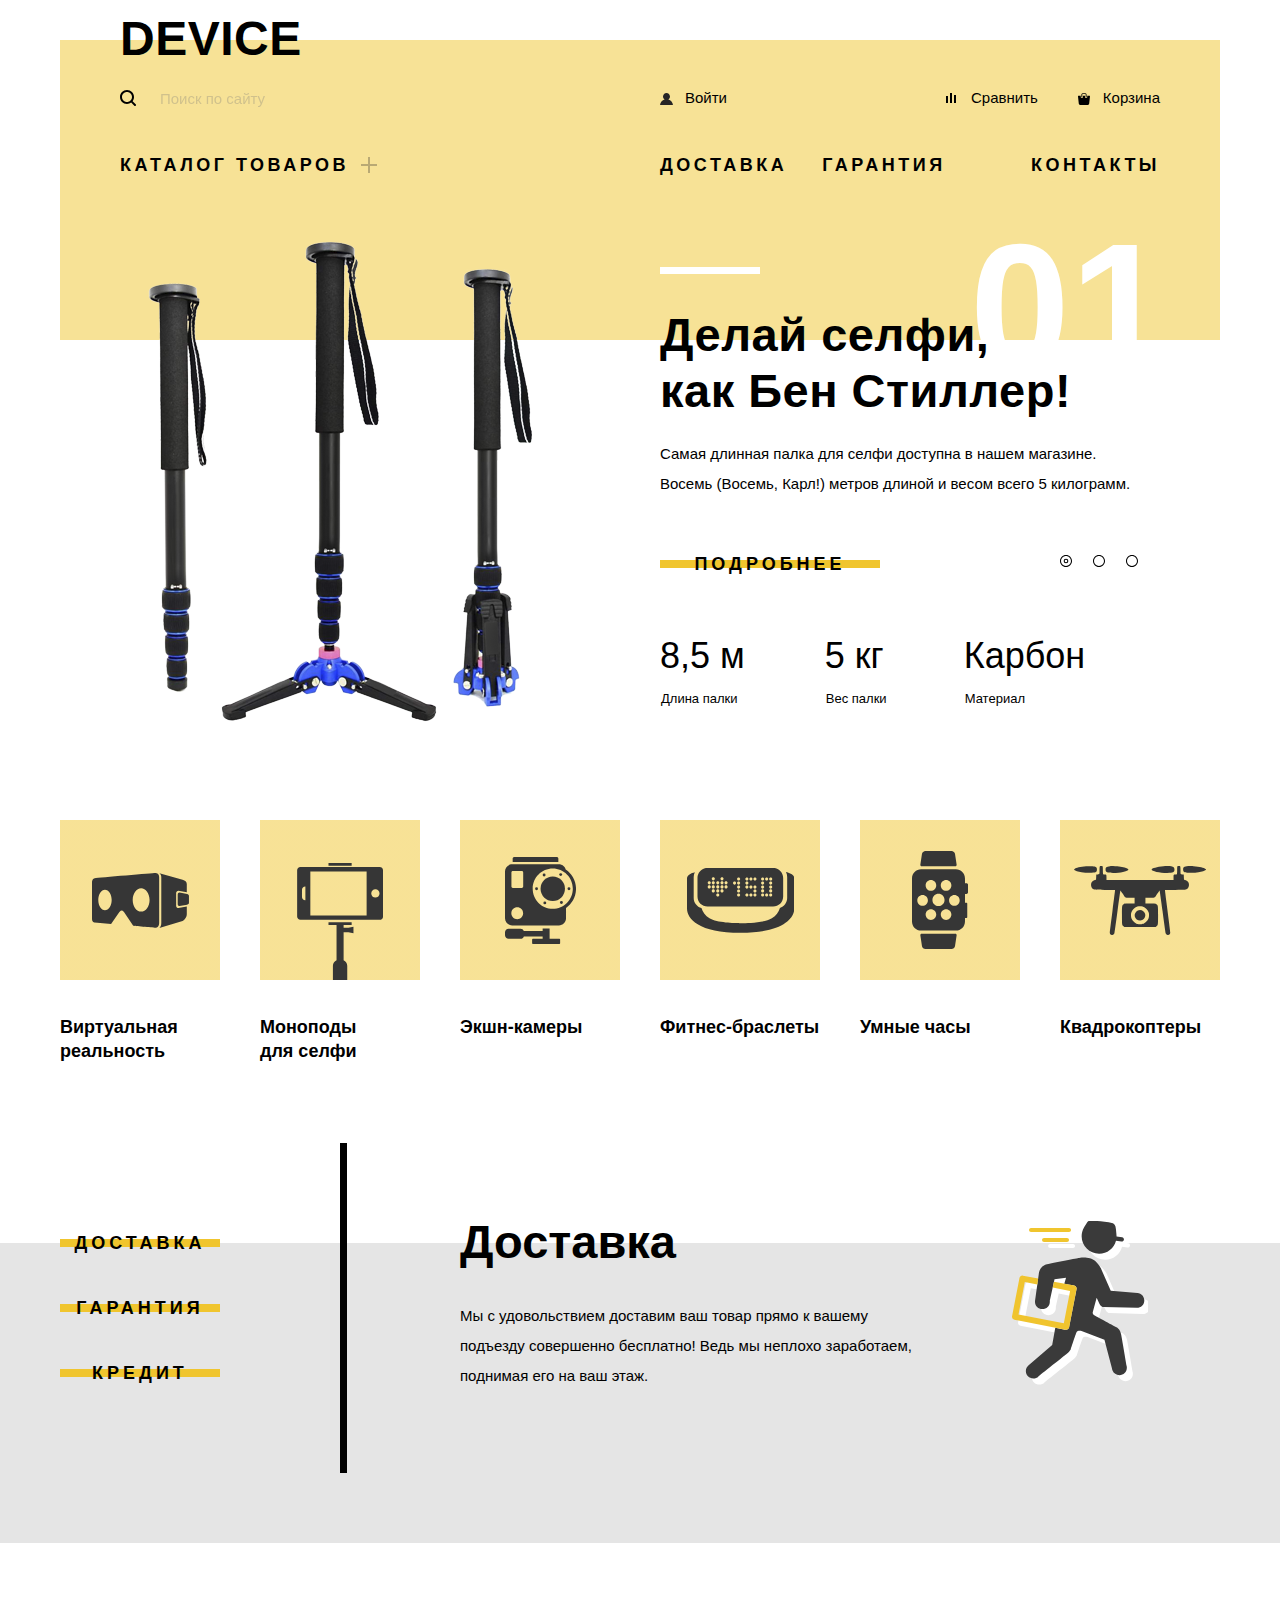
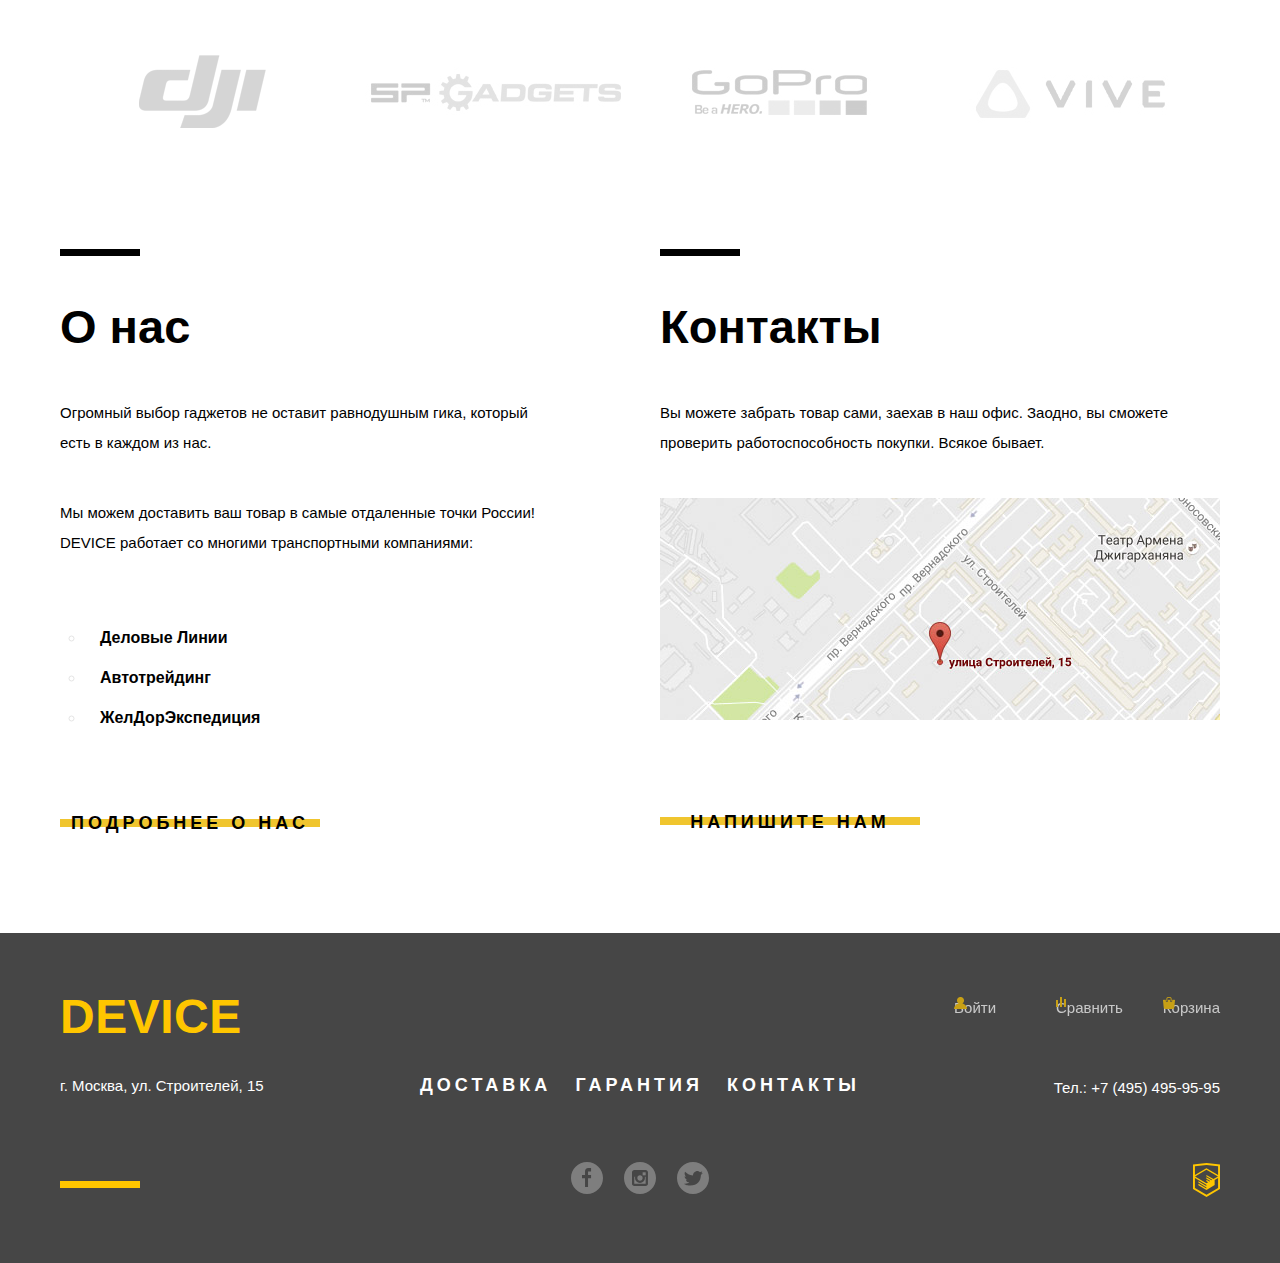
==== commit 58ca3958: "Допилил карточки категорий товаров" ====
--- a/index.html
+++ b/index.html
@@ -139,12 +139,12 @@
       <section class="goods-categories">
         <h2 class="visually-hidden">Категории товаров</h2>
         <ul>
-          <li class="goods-category-name"><a href="#">Виртуальная реальность</a></li>
-          <li class="goods-category-name"><a href="#">Моноподы <br>для селфи</a></li>
-          <li class="goods-category-name"><a href="#">Экшн-камеры</a></li>
-          <li class="goods-category-name"><a href="#">Фитнес-браслеты</a></li>
-          <li class="goods-category-name"><a href="#">Умные часы</a></li>
-          <li class="goods-category-name"><a href="#">Квадрокоптеры</a></li>
+          <li><a href="#" class="goods-category-name category-vr">Виртуальная реальность</a></li>
+          <li><a href="#" class="goods-category-name category-monopod">Моноподы <br>для селфи</a></li>
+          <li><a href="#" class="goods-category-name category-camera">Экшн-камеры</a></li>
+          <li><a href="#" class="goods-category-name category-fitband">Фитнес-браслеты</a></li>
+          <li><a href="#" class="goods-category-name category-smartwatches">Умные часы</a></li>
+          <li><a href="#" class="goods-category-name category-quadrocopters">Квадрокоптеры</a></li>
         </ul>
       </section>
 
--- a/css/style.css
+++ b/css/style.css
@@ -335,8 +335,8 @@
 /*Стили элементов главного слайдера*/
 /*----------------------*/
 .promo-slider {
-  width: 1040px;
-  margin: 0 auto 100px;
+  width: 1160px;
+  margin: 0 auto 90px;
   position: relative;
 }
 
@@ -347,13 +347,14 @@
 
 .slider-list > li {
   display: flex;
-  justify-content: space-between;
+  justify-content: flex-start;
 }
 
 .slide-image {
   display: flex;
   justify-content: center;
-  width: 500px;
+  width: 560px;
+  margin-right: 40px;
 }
 
 .slide-image a {
@@ -380,6 +381,7 @@
   position: absolute;
   top: 0;
   right: -10px;
+  z-index: -1;
 }
 
 .slider-index span {
@@ -440,7 +442,7 @@
   justify-content: space-between;
   width: 78px;
   top: 318px;
-  right: 22px;
+  right: 82px;
 }
 
 button.slider-select {
@@ -470,80 +472,62 @@
   justify-content: space-between;
 }
 
+.goods-categories li {
+  width: 160px;
+  padding: 0;
+}
+
 .goods-category-name {
+  display: block;
+  background-image: linear-gradient(to bottom, rgba(240, 197, 46, 0.5) 160px, transparent 160px);
+}
+
+.goods-category-name::before {
+  content: "";
+  background-repeat: no-repeat;
+  background-position: center;
   width: 160px;
-  padding: 0;
-}
-
-.goods-category-name a::before {
-   content: "";
-   background-repeat: no-repeat;
-   background-color: rgba(240, 197, 46, 0.5);
-   background-position: center;
-   width: 160px;
-   height: 160px;
-   display: block;
-  margin-bottom: 40px;
+  height: 160px;
+  display: block;
+  margin-bottom: 35px;
  }
 
-.goods-category-name:nth-child(1) a::before {
+.goods-categories .category-vr::before {
   background-image: url("../img/goods-catogory-1.svg");
 }
 
-.goods-category-name:nth-child(2) a::before {
+.goods-categories .category-monopod::before {
   background-image: url("../img/goods-catogory-2.svg");
-}
-
-.goods-category-name:nth-child(3) a::before {
+  background-position: bottom center;
+}
+
+.goods-categories .category-camera::before {
   background-image: url("../img/goods-catogory-3.svg");
 }
 
-.goods-category-name:nth-child(4) a::before {
+.goods-categories .category-fitband::before {
   background-image: url("../img/goods-catogory-4.svg");
 }
 
-.goods-category-name:nth-child(5) a::before {
+.goods-categories .category-smartwatches::before {
   background-image: url("../img/goods-catogory-5.svg");
 }
 
-.goods-category-name:nth-child(6) a::before {
+.goods-categories .category-quadrocopters::before {
   background-image: url("../img/goods-catogory-6.svg");
 }
 
-.goods-category-name a:hover::before {
-  background-color: rgba(240, 197, 46, 1);
-}
-
-.goods-category-name a:active::before {
-  background-color: rgba(240, 197, 46, 1);
-}
-
-.goods-category-name a:active {
-  color: rgba(0, 0, 0, 0.3)
-}
-
-.goods-category-name:nth-child(1) a:active::before {
-  background-image: url("../img/goods-catogory-1-hover.png");
-}
-
-.goods-category-name:nth-child(2) a:active::before {
-  background-image: url("../img/goods-catogory-2-hover.png");
-}
-
-.goods-category-name:nth-child(3) a:active::before {
-  background-image: url("../img/goods-catogory-3-hover.png");
-}
-
-.goods-category-name:nth-child(4) a:active::before {
-  background-image: url("../img/goods-catogory-4-hover.png");
-}
-
-.goods-category-name:nth-child(5) a:active::before {
-  background-image: url("../img/goods-catogory-5-hover.png");
-}
-
-.goods-category-name:nth-child(6) a:active::before {
-  background-image: url("../img/goods-catogory-6-hover.png");
+.goods-category-name:hover {
+  background-image: linear-gradient(to bottom, rgba(240, 197, 46, 1) 160px, transparent 160px);
+}
+
+.goods-category-name:active {
+  background-image: linear-gradient(to bottom, rgba(240, 197, 46, 1) 160px, transparent 160px);
+  color: rgba(0, 0, 0, 0.3);
+}
+
+.goods-category-name:active::before {
+  filter: opacity(0.3);
 }
 /*----------------------*/
 
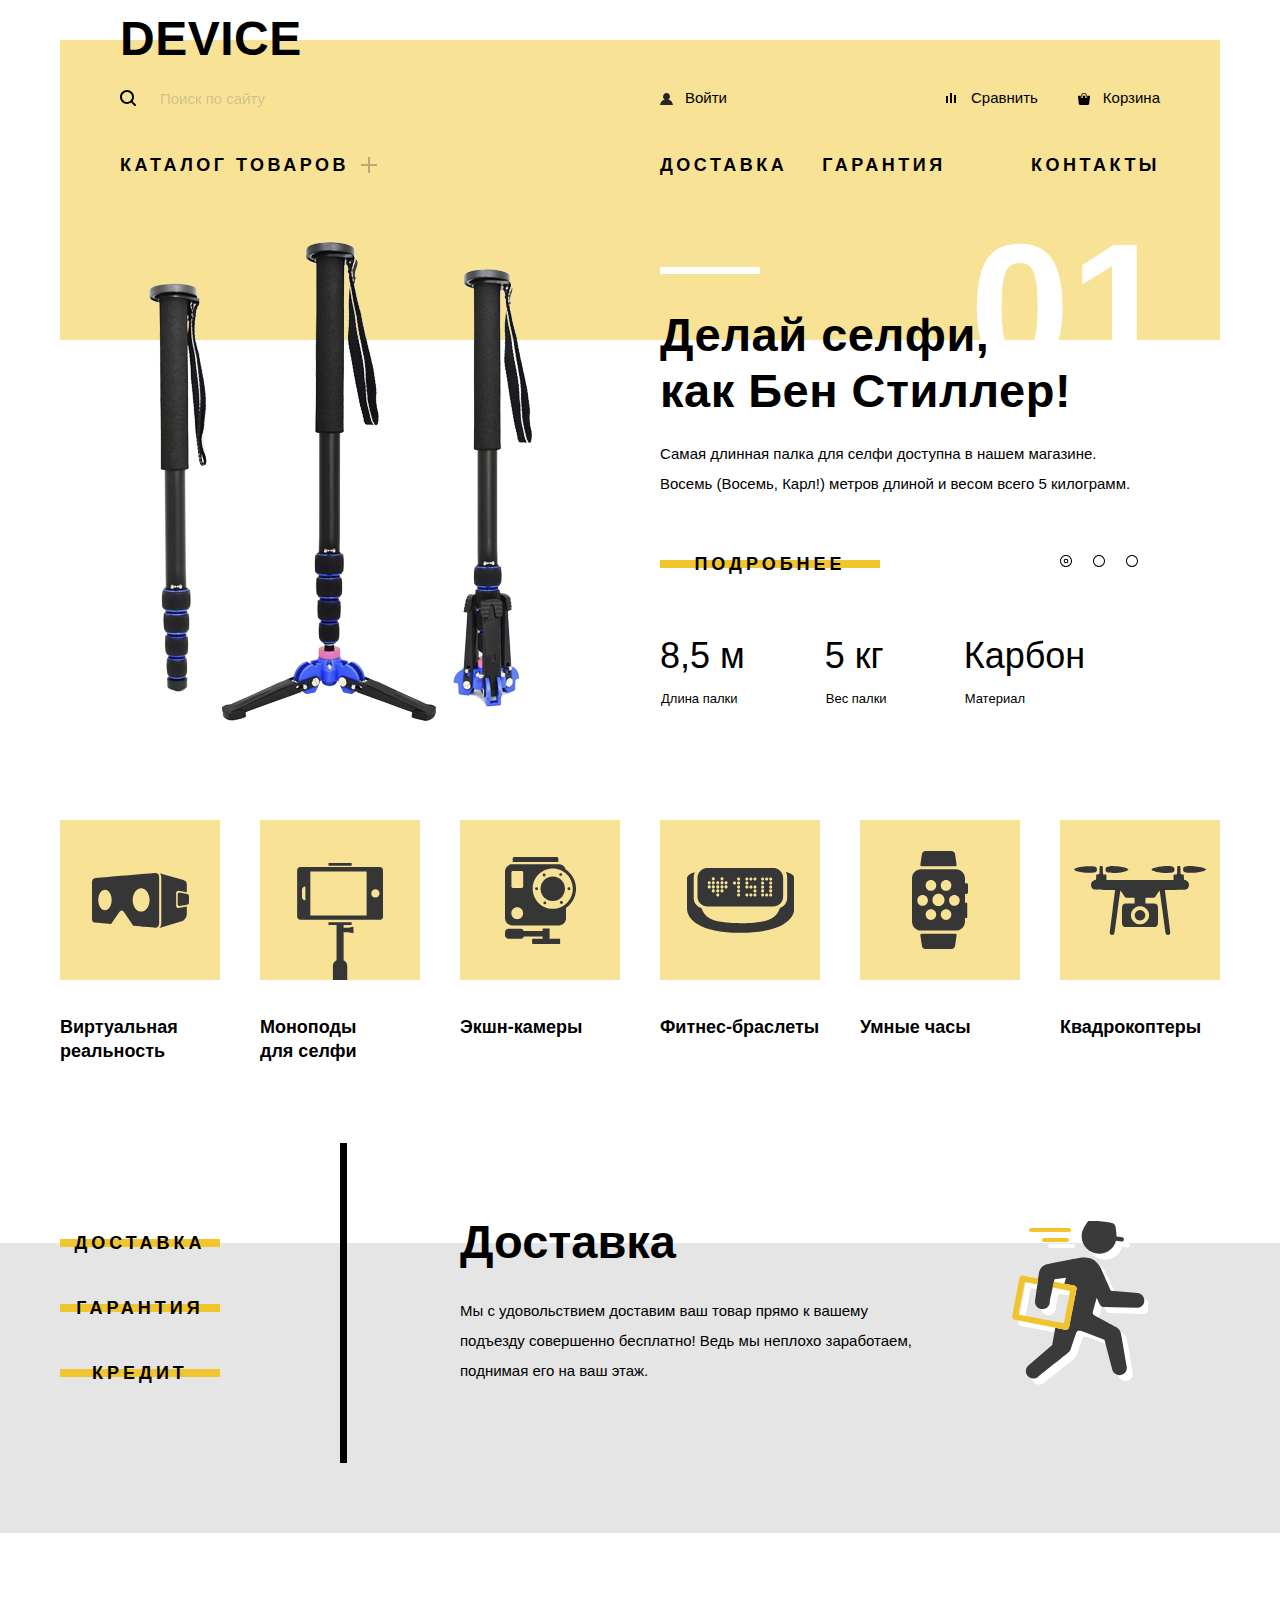
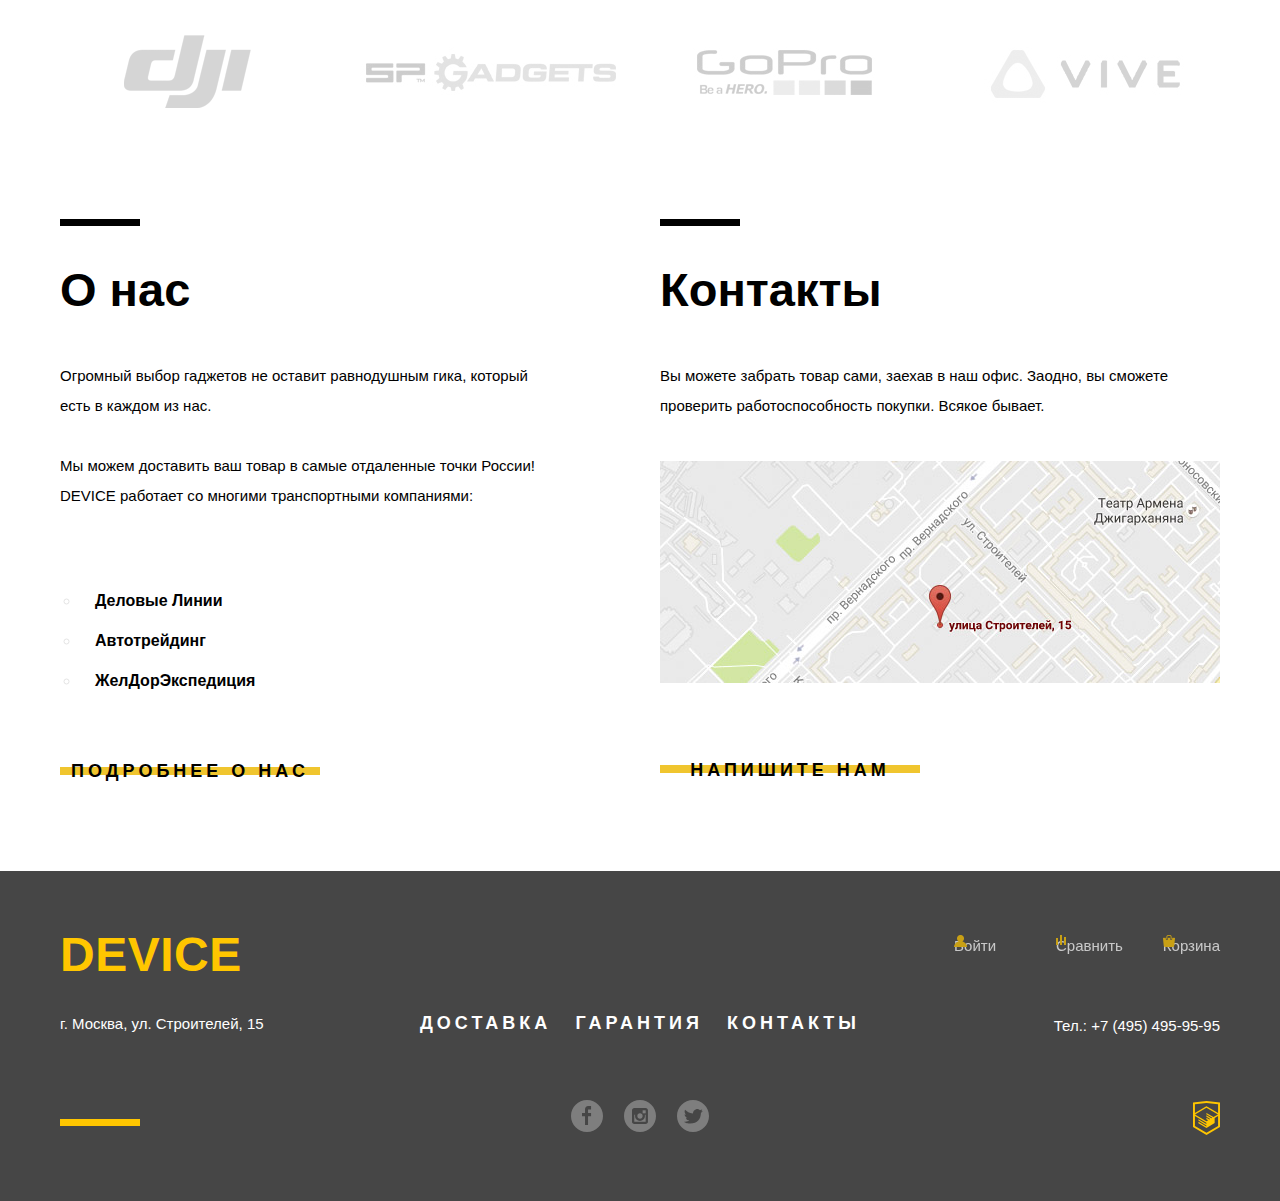
==== commit 5485bb0b: "Допилил попапы на главной" ====
--- a/index.html
+++ b/index.html
@@ -191,34 +191,6 @@
 
       <section class="about">
         <h2 class="visually-hidden">О компании</h2>
-        <div class="popup-container">
-          <div class="map-popup visually-hidden">
-            <!--          Карта-->
-            <button class="close-popup" type="button" aria-label="Закрыть попап"> </button>
-          </div>
-
-          <div class="feedback-popup visually-hidden">
-            <h2 class="visually-hidden">Форма обратной связи</h2>
-            <button class="close-popup" type="button" aria-label="Закрыть попап"> </button>
-            <form class="feedback-form" action="http://echo.htmlacademy.ru" method="post">
-              <label class="feedback-form-name" for="feedback-name">
-                Ваше имя: <br>
-                <input type="text" name="name" id="feedback-name" value="" placeholder="Имя Фамилия">
-              </label>
-              <label class="feedback-form-email" for="feedback-email">
-                Ваш e-mail: <br>
-                <input type="email" name="email" id="feedback-email" value="" placeholder="email@example.com">
-              </label>
-
-              <label class="feedback-form-message" for="feedback-message">
-                Текст письма: <br>
-                <textarea name="feedback-message" id="feedback-message" cols="30" rows="10" placeholder="В свободной форме"></textarea>
-              </label>
-              <button type="submit" class="button-crossed">Отправить</button>
-            </form>
-
-          </div>
-        </div>
         <div class="container">
           <div class="about-us">
             <h3>О нас</h3>
@@ -234,10 +206,40 @@
           <div class="about-contacts">
             <h3>Контакты</h3>
             <p>Вы можете забрать товар сами, заехав в наш офис. Заодно, вы сможете проверить работоспособность покупки. Всякое бывает.</p>
-            <img src="img/map-placeholder.jpg" alt="Наш адрес: г. Москва, ул. Строителей, 1">
+            <a href="#" class="bigmap-open">
+              <img src="img/map-placeholder.jpg" alt="Наш адрес: г. Москва, ул. Строителей, 1">
+            </a>
             <button type="button" class="button-crossed">Напишите нам</button>
           </div>
         </div>
+
+        <div class="map-popup visually-hidden">
+          <iframe src="https://yandex.ru/map-widget/v1/-/CGaqjBLs" width="960" height="560" frameborder="0" allowfullscreen="true"></iframe>
+          <button class="close-popup" type="button" aria-label="Закрыть попап"> </button>
+        </div>
+
+        <div class="feedback-popup visually-hidden">
+          <h2 class="visually-hidden">Форма обратной связи</h2>
+          <form class="feedback-form" action="http://echo.htmlacademy.ru" method="post">
+            <label class="feedback-form-name" for="feedback-name">
+              Ваше имя: <br>
+              <input type="text" name="name" id="feedback-name" value="" placeholder="Имя Фамилия">
+            </label>
+            <label class="feedback-form-email" for="feedback-email">
+              Ваш e-mail: <br>
+              <input type="email" name="email" id="feedback-email" value="" placeholder="email@example.com">
+            </label>
+
+            <label class="feedback-form-message" for="feedback-message">
+              Текст письма: <br>
+              <textarea name="feedback-message" id="feedback-message" cols="30" rows="10" placeholder="В свободной форме"></textarea>
+            </label>
+            <button type="submit" class="button-crossed">Отправить</button>
+          </form>
+          <button class="close-popup" type="button" aria-label="Закрыть попап"> </button>
+        </div>
+
+<!--        <div class="popup-overlay"></div>-->
       </section>
     </main>
 
--- a/css/style.css
+++ b/css/style.css
@@ -548,7 +548,7 @@
 
 .service-categories {
   width: 280px;
-  padding: 80px 0;
+  padding: 80px 0 70px;
   margin: 0;
   border-right: 7px solid #000000;
 }
@@ -578,9 +578,13 @@
   padding: 60px 0 70px 0;
 }
 
+.service-descriptions li {
+  position: relative;
+}
+
 .service-descriptions h3 {
   width: 460px;
-  margin: 0 0 35px 0;
+  margin: 0 0 30px 0;
   padding-top: 15px;
   font-family: "Gilroy ExtraBold", sans-serif;
   font-size: 47px;
@@ -600,13 +604,14 @@
 
 .service-descriptions li::before {
   content: "";
-  display: block;
-  width: 190px;
+  position: absolute;
+  width: 240px;
   height: 200px;
-  float: right;
+  right: 0;
+  top: 0;
   background-repeat: no-repeat;
   background-position: center;
-  margin-right: 45px;
+  margin-right: 20px;
 }
 
 .service-descriptions li:first-child::before {
@@ -627,12 +632,12 @@
 .brands{
   width: 1160px;
   margin: 0 auto;
-  padding: 100px 0;
+  padding: 90px 0;
 }
 
 .brands ul {
   display: flex;
-  justify-content: space-around;
+  justify-content: space-between;
   margin: 0;
   padding: 0;
 }
@@ -666,12 +671,15 @@
 
 .about-us {
   width: 500px;
+  position: relative;
 }
 
 .about-us::before,
 .about-contacts::before {
   content: "";
-  display: block;
+  position: absolute;
+  top: 0;
+  left: 0;
   width: 80px;
   height: 7px;
   background-color: #000000;
@@ -682,7 +690,7 @@
   font-size: 15px;
   line-height: 30px;
   font-weight: normal;
-  margin-bottom: 40px;
+  margin-bottom: 30px;
   margin-top: 0;
 }
 
@@ -690,8 +698,8 @@
   width: 560px;
   font-size: 16px;
   line-height: 40px;
-  margin: 60px 0 65px;
-  padding-left: 25px;
+  margin: 70px 0 50px;
+  padding-left: 20px;
 }
 
 .about-deliveries li {
@@ -718,6 +726,7 @@
 
 .about-contacts {
   width: 560px;
+  position: relative;
 }
 
 .about-contacts p {
@@ -730,7 +739,7 @@
 }
 
 .about-contacts img {
-  margin-bottom: 75px;
+  margin-bottom: 60px;
 }
 
 .popup-container {
@@ -739,15 +748,24 @@
 }
 
 .map-popup {
-  position: absolute;
-  display: flex;
-  justify-content: flex-end;
+  position: fixed;
+  left: calc(50% - 480px);
+  top: calc(50% - 280px);
   width: 960px;
   height: 560px;
-  background-image: url("../img/map-big.jpg");
+  background-image: url(../img/map-big.jpg);
   filter: drop-shadow(0px 10px 20px rgba(0, 0, 0, 0.3));
-  margin-top: 40px;
-}
+  z-index: 1;
+}
+
+/*.popup-overlay {*/
+/*  position: fixed;*/
+/*  top: 0;*/
+/*  left: 0;*/
+/*  width: 100%;*/
+/*  height: 100%;*/
+/*  background-color: rgba(0, 0, 0, 0.5);*/
+/*}*/
 
 button.close-popup {
   background-image: url("../img/modal-close.svg");
@@ -757,7 +775,9 @@
   width: 55px;
   height: 55px;
   border-radius: 50%;
-  margin: 20px;
+  position: absolute;
+  right: 20px;
+  top: 20px;
 }
 
 button.close-popup:hover {
@@ -769,24 +789,26 @@
 }
 
 .feedback-popup {
-  position: absolute;
+  position: fixed;
+  left: calc(50% - 480px);
+  top: calc(50% - 280px);
   width: 960px;
-  margin-top: 40px;
+  box-sizing: border-box;
+  padding: 90px 100px 80px 100px;
   background-color: #ffffff;
   filter: drop-shadow(0px 10px 20px rgba(0, 0, 0, 0.3));
-  display: flex;
-  flex-direction: column;
+  z-index: 1;
 }
 
 .feedback-popup .close-popup {
-  float: right;
-  align-self: flex-end;
+  position: absolute;
+  top: 20px;
+  right: 20px;
 }
 
 .feedback-form {
   align-self: center;
   width: 760px;
-  margin-bottom: 80px;
   display: flex;
   flex-wrap: wrap;
   justify-content: space-between;
@@ -807,7 +829,7 @@
   box-sizing: border-box;
   padding: 10px 20px;
   margin-top: 10px;
-  margin-bottom: 50px;
+  margin-bottom: 40px;
 }
 
 .feedback-form input,
@@ -842,7 +864,7 @@
 /*Стили элементов футера*/
 /*----------------------*/
 .main-footer {
-  margin-top: 90px;
+  margin-top: 80px;
   background-color: #464646;
 }
 
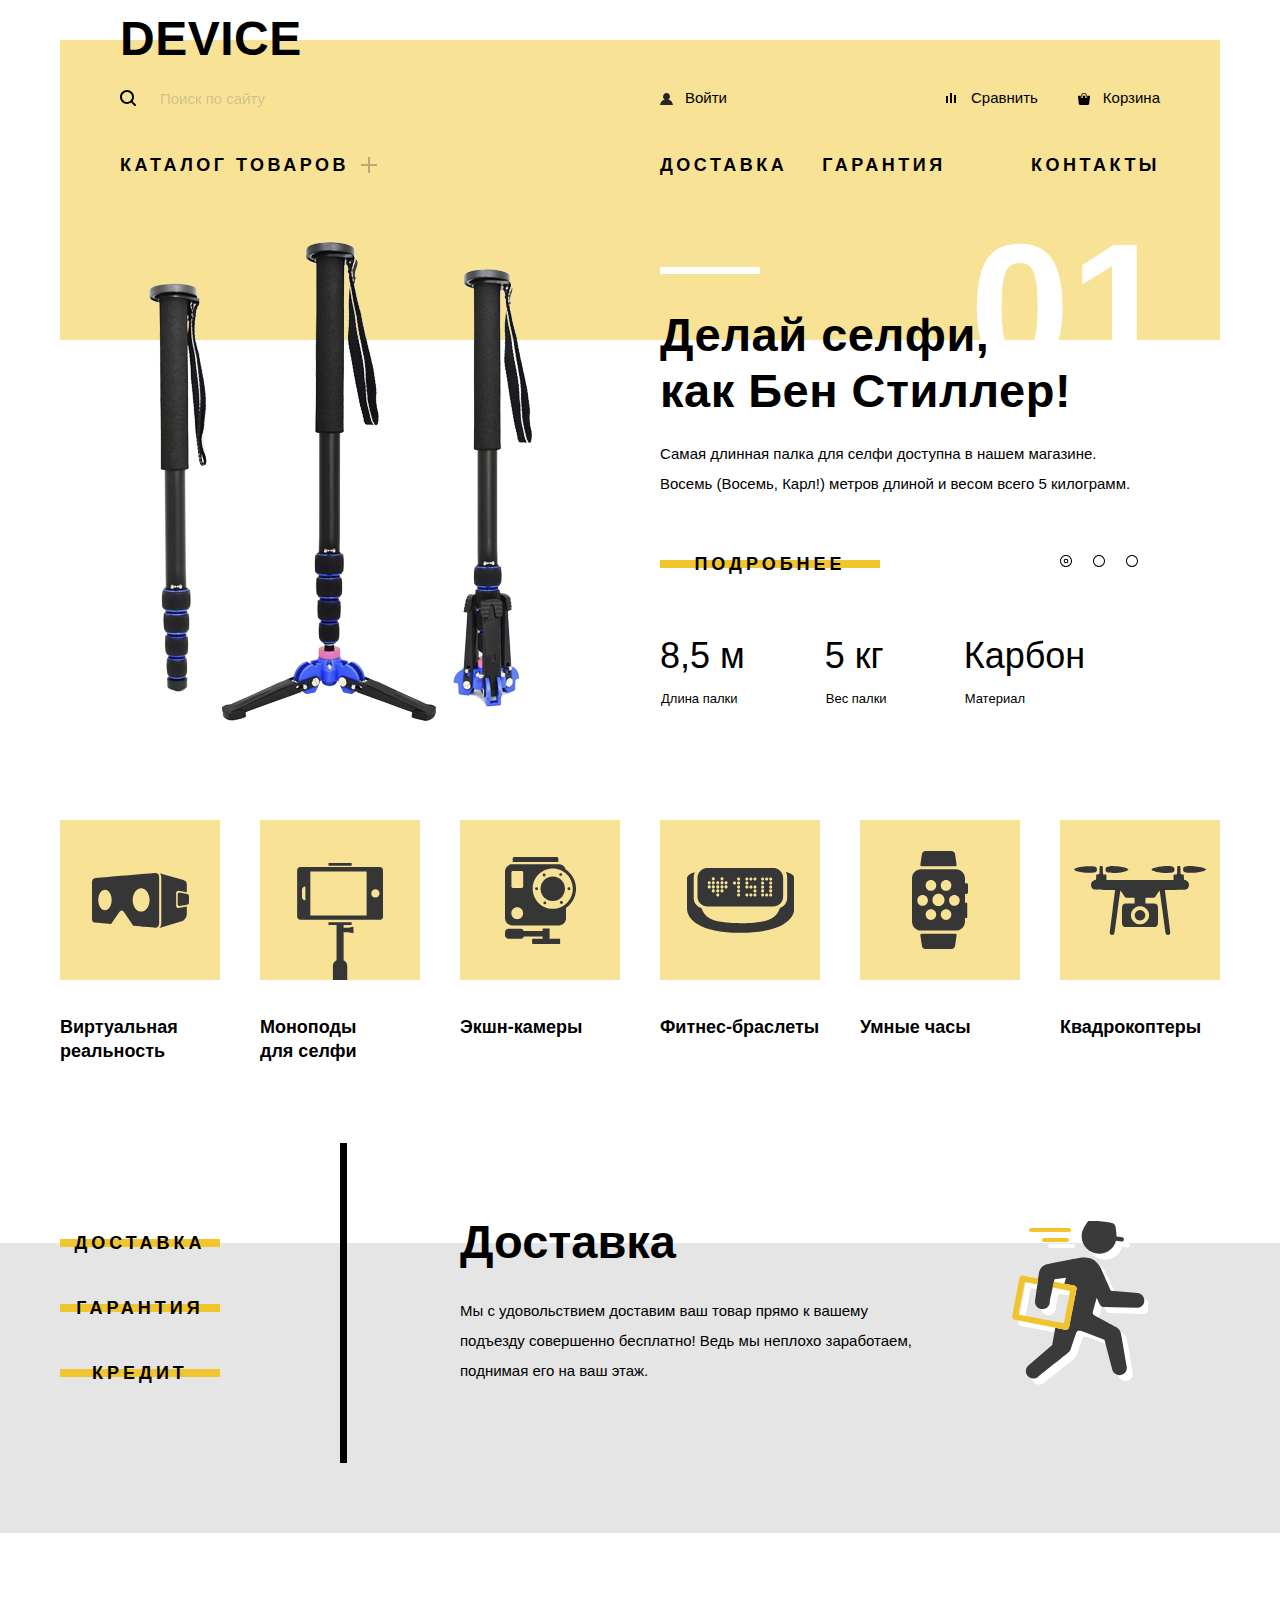
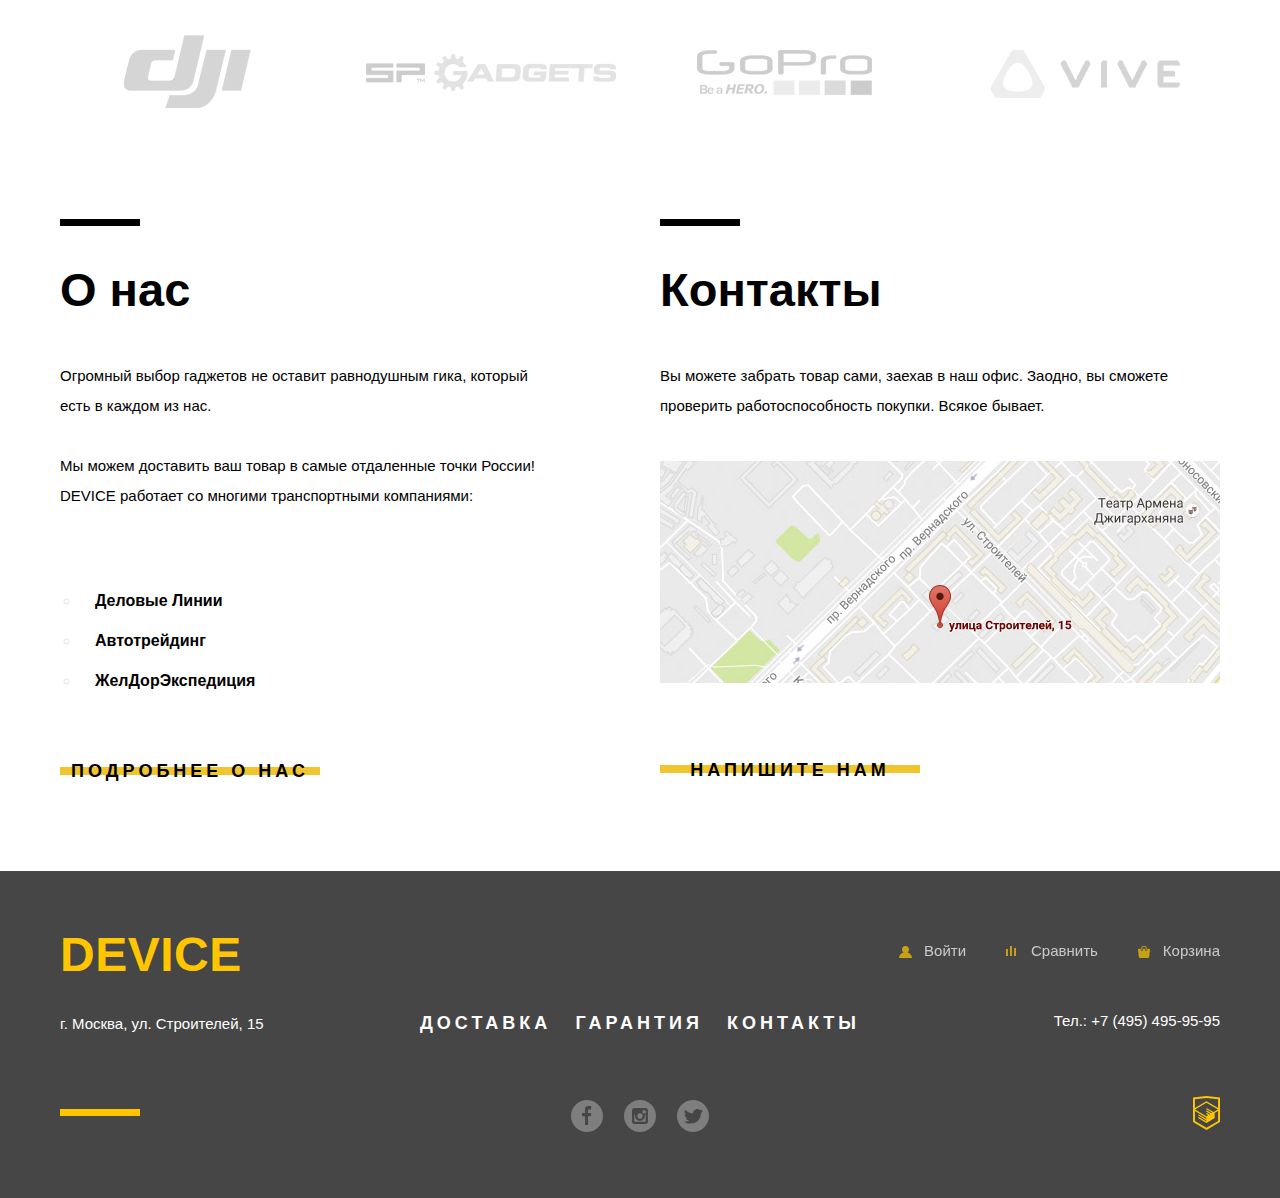
==== commit 9d6f2f0a: "Допилил главную, начал страницу каталога" ====
--- a/index.html
+++ b/index.html
@@ -270,7 +270,7 @@
             <li class="footer-custom-user">
               <ul class="user-login-panel">
                 <li><a href="#" class="user-ancor-iconed">Войти</a></li>
-                <li><a href="#" class="user-logout visually-hidden">Выйти</a></li>
+                <li><a href="#" class="user-logout hidden">Выйти</a></li>
               </ul>
             </li>
             <li class="footer-custom-compare"><a href="#" class="user-ancor-iconed">Сравнить</a></li>
--- a/css/style.css
+++ b/css/style.css
@@ -187,12 +187,9 @@
   margin: 0;
 }
 
-.user-login-panel li:first-child {
-  margin-right: 20px;
-}
-
 .user-login-panel .user-logout {
   color: rgba(0, 0, 0, 0.3);
+  margin-left: 20px;
 }
 
 .header-user-panel a {
@@ -204,6 +201,9 @@
   font-weight: normal;
   white-space: nowrap;
   position: relative;
+}
+
+.user-ancor-iconed {
   padding-left: 25px;
 }
 
@@ -885,7 +885,7 @@
 }
 
 .footer-address {
-  margin: 30px 0 80px 0;
+  margin: 30px 0 70px 0;
 }
 
 .footer-column:first-child::after {
@@ -953,7 +953,7 @@
 .footer-user-panel {
   display: flex;
   justify-content: flex-end;
-  margin: 0;
+  margin: 5px 0 0 0;
   padding: 0;
 }
 
@@ -966,7 +966,6 @@
 }
 
 .footer-user-panel a {
-  display: flex;
   align-items: center;
   color: #ffffff;
   filter: opacity(0.7);
@@ -975,6 +974,7 @@
   line-height: 30px;
   font-weight: normal;
   white-space: nowrap;
+  position: relative;
 }
 
 .footer-user-panel a:hover {
@@ -1005,7 +1005,7 @@
 }
 
 .footer-phone {
-  margin: 50px 0 60px;
+  margin: 40px 0 60px;
   text-align: right;
 }
 
@@ -1026,19 +1026,20 @@
 }
 
 .catalog-page .main-header {
-  margin-bottom: 90px;
+  margin-bottom: 85px;
 }
 
 h1.catalog-heading {
   font-size: 47px;
   line-height: 48px;
   width: 1040px;
-  margin: 0 auto 30px;
+  margin: 0 auto 25px;
+  letter-spacing: 0.5px;
 }
 
 .breadcrumbs {
   width: 1040px;
-  margin: 0 auto 50px;
+  margin: 0 auto 45px;
   padding: 0;
   display: flex;
 }
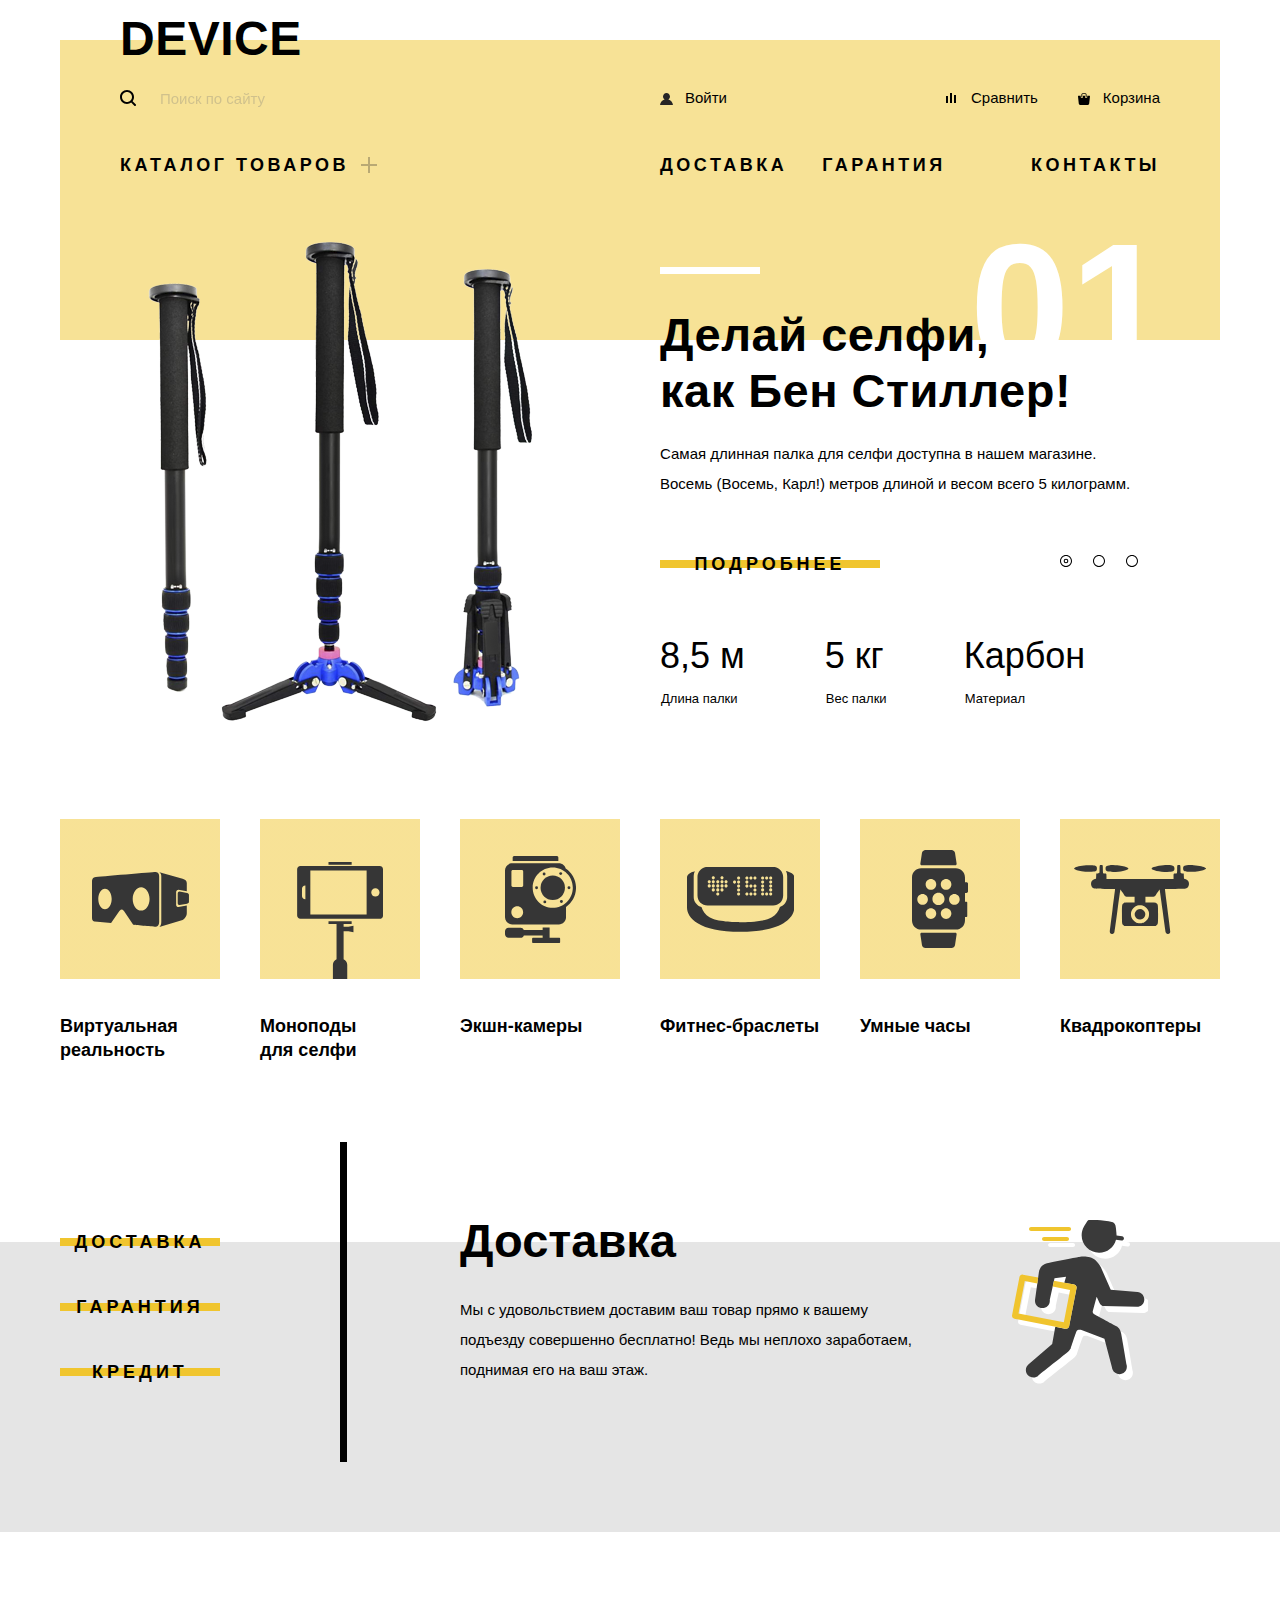
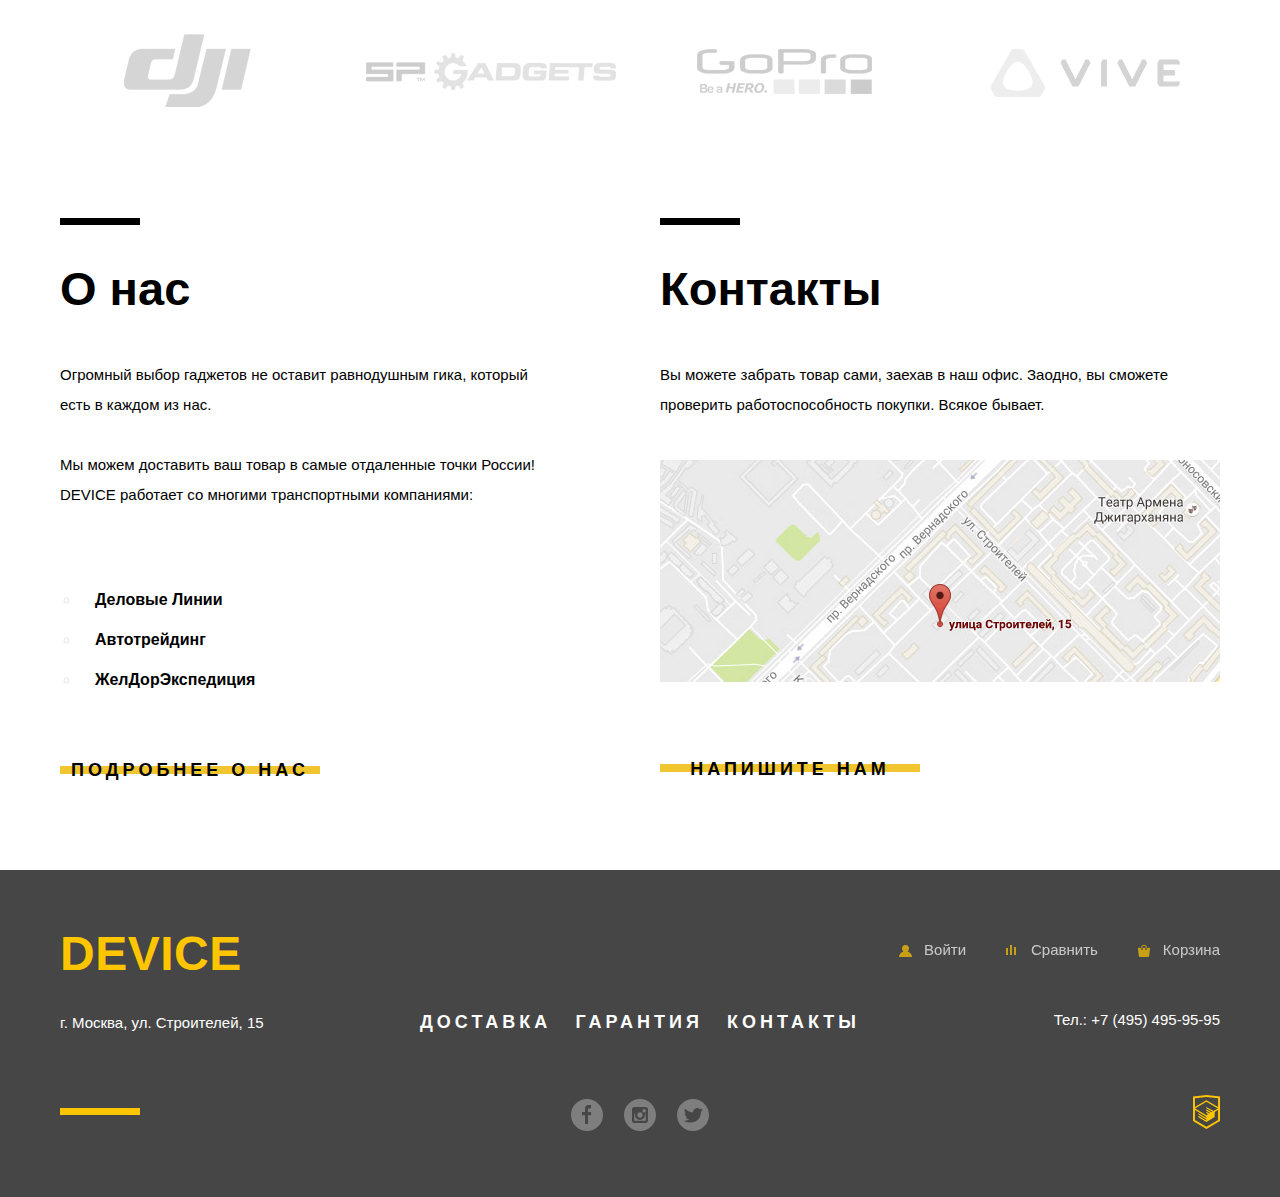
==== commit caab78d2: "Переделал слайдер на opacity с плавной анимацией" ====
--- a/index.html
+++ b/index.html
@@ -29,7 +29,7 @@
 
       <nav class="main-nav">
         <ul class="header-nav-list">
-          <li><a href="#" class="main-menu-item catalog-opener">Каталог товаров</a>
+          <li class="catalog-opener"><a href="#" class="main-menu-item catalog-opener">Каталог товаров</a>
             <ul class="catalog-submenu visually-hidden">
               <li><a href="#">Виртуальная реальность</a></li>
               <li><a href="#">Моноподы для селфи</a></li>
@@ -51,7 +51,7 @@
       <section class="promo-slider">
         <h2 class="visually-hidden">Лучшие предложения</h2>
         <ul class="slider-list">
-          <li>
+          <li style="opacity: 1">
             <div class="slide-image">
               <a href="#"><img src="img/slider-promo-1.png" alt="Монопод для селфи"></a>
             </div>
@@ -78,7 +78,7 @@
               </table>
             </div>
           </li>
-          <li class="visually-hidden">
+          <li style="opacity: 0">
             <div class="slide-image">
               <a href="#"><img src="img/slider-promo-2.png" alt="Фитнес-браслет"></a>
             </div>
@@ -101,7 +101,7 @@
               </table>
             </div>
           </li>
-          <li class="visually-hidden">
+          <li style="opacity: 0">
             <div class="slide-image">
               <a href="#"><img class="slider-image" src="img/slider-promo-3.png" alt="Квадрокоптер"></a>
             </div>
@@ -209,7 +209,7 @@
             <a href="#" class="bigmap-open">
               <img src="img/map-placeholder.jpg" alt="Наш адрес: г. Москва, ул. Строителей, 1">
             </a>
-            <button type="button" class="button-crossed">Напишите нам</button>
+            <button type="button" class="button-crossed feedback-popup-opener">Напишите нам</button>
           </div>
         </div>
 
@@ -281,5 +281,7 @@
         </div>
       </div>
     </footer>
+
+    <script src="js/script.js"></script>
   </body>
 </html>
--- a/css/style.css
+++ b/css/style.css
@@ -284,12 +284,12 @@
   filter: opacity(0.3);
 }
 
-.catalog-opener {
+.catalog-opener > a {
   position: relative;
   padding-right: 32px;
 }
 
-.catalog-opener::after {
+.catalog-opener > a::after {
   content: "";
   position: absolute;
   background-image: url("../img/plus.svg");
@@ -304,16 +304,17 @@
 .catalog-submenu {
   background-color: #f7e296;
   position: absolute;
-  top: 45px;
+  top: 24px;
   left: -60px;
   width: 1160px;
-  height: 141px;
-  padding: 0 60px 30px 60px;
+  height: 163px;
+  padding: 26px 60px 30px 60px;
   box-sizing: border-box;
   display: flex;
   flex-direction: column;
   align-content: flex-start;
   flex-wrap: wrap;
+  z-index: 1;
 }
 
 .catalog-submenu li {
@@ -330,12 +331,21 @@
   line-height: 35px;
   font-weight: normal;
 }
+
+.catalog-submenu a:hover {
+  color: rgba(0, 0, 0, 0.6);
+}
+
+.catalog-submenu a:active {
+  color: rgba(0, 0, 0, 0.3);
+}
 /*----------------------*/
 
 /*Стили элементов главного слайдера*/
 /*----------------------*/
 .promo-slider {
   width: 1160px;
+  min-height: 492px;
   margin: 0 auto 90px;
   position: relative;
 }
@@ -346,8 +356,16 @@
 }
 
 .slider-list > li {
+  position: absolute;
+  top: 0;
+  left: 0;
   display: flex;
   justify-content: flex-start;
+  transition-duration: 1000ms;
+}
+
+.slide-hidden {
+  opacity: 0;
 }
 
 .slide-image {
@@ -1099,8 +1117,9 @@
   text-transform: uppercase;
   letter-spacing: 3px;
   font-size: 16px;
+  line-height: 20px;
   padding: 25px 0;
-  margin-bottom: 70px;
+  margin: 0 0 70px 0;
 }
 
 .catalog-filters fieldset {
@@ -1108,17 +1127,18 @@
   border-top: 2px solid #000000;
   width: 200px;
   padding: 0;
-  margin-bottom: 40px;
+  margin: 0 0 30px 0;
 }
 
 .catalog-filters h3 {
   line-height: 45px;
   padding: 0;
-  margin: 5px 0 25px 0;
+  margin: 0 0 10px 0;
 }
 
 .price-custom-filter {
-  height: 22px;
+  margin-top: 25px;
+  margin-bottom: 10px;
 }
 
 .price-bar-outer {
@@ -1169,19 +1189,23 @@
   flex-direction: column;
 }
 
-.filter-color label::before {
-  content: "";
+.filter-color .custom-checkbox {
   background-image: url("../img/checkbox-off.svg");
   background-repeat: no-repeat;
   width: 27px;
   height: 23px;
-  display: inline-block;
-  margin-right: 15px;
+  position: absolute;
+  top: 5px;
+  left: 0;
+}
+
+.filter-color input:checked + .custom-checkbox {
+  background-image: url("../img/checkbox-on.svg");
 }
 
 .filter-color label {
-  display: flex;
-  align-items: center;
+  position: relative;
+  padding-left: 40px;
 }
 
 .catalog-filters label {
@@ -1196,26 +1220,27 @@
   flex-direction: column;
 }
 
+.filter-bluetooth h3 {
+  margin-bottom: 5px;
+}
+
 .filter-bluetooth label {
-  display: flex;
-  align-items: center;
-}
-
-.filter-bluetooth label::before {
-  content: "";
+  position: relative;
+  padding-left: 40px;
+}
+
+.filter-bluetooth .custom-radiobutton {
+  background-image: url("../img/radio-off.svg");
   background-repeat: no-repeat;
+  position: absolute;
   width: 25px;
   height: 25px;
-  display: inline-block;
-  margin-right: 15px;
-}
-
-.filter-bluetooth label:nth-child(2)::before {
+  top: 5px;
+  left: 0;
+}
+
+.filter-bluetooth input:checked + .custom-radiobutton {
   background-image: url("../img/radio-on.svg");
-}
-
-.filter-bluetooth label:last-child::before {
-  background-image: url("../img/radio-off.svg");
 }
 
 .catalog-filters .button-crossed {
@@ -1234,21 +1259,26 @@
   background-color: rgba(0, 0, 0, 0.08);
   display: flex;
   align-items: center;
+  padding: 23px 0;
 }
 
 .catalog-goods-sort p {
   text-transform: uppercase;
   letter-spacing: 3px;
   font-size: 16px;
-  margin-right: 45px;
+  margin-right: 60px;
+  margin-top: 0;
+  margin-bottom: 0;
 }
 
 .catalog-goods-sort ul {
   display: flex;
   padding: 0;
+  margin-top: 0;
+  margin-bottom: 0;
 }
 .sort-types li {
-  margin-right: 25px;
+  margin-right: 30px;
 }
 
 .sort-dir-buttons {
@@ -1312,7 +1342,7 @@
 /*----------------------*/
 .goods-list {
   padding: 70px 0 0 0;
-  margin: 0 0 30px 0;
+  margin: 0;
   display: flex;
   flex-wrap: wrap;
 }
@@ -1326,11 +1356,13 @@
   width: 360px;
   justify-content: space-between;
   align-items: baseline;
+  margin-top: 15px;
 }
 
 .product-spec h3 {
   font-size: 18px;
   line-height: 24px;
+  margin: 0;
 }
 
 .product-price {
@@ -1343,6 +1375,13 @@
 
 .goods-list li {
   position: relative;
+  display: flex;
+  flex-direction: column;
+  margin-bottom: 50px;
+}
+
+.goods-list img:hover {
+
 }
 
 .goods-list .add-to-buttons {
@@ -1356,6 +1395,11 @@
   top: 0;
   left: 0;
   align-items: center;
+  filter: opacity(0);
+}
+
+.goods-list .add-to-buttons:hover {
+  filter: none;
 }
 
 button.add-to-cart {
@@ -1410,6 +1454,7 @@
 }
 
 .page-navigation {
+  margin-top: -20px;
   background-color: rgba(0, 0, 0, 0.08);
   display: flex;
   justify-content: space-between;
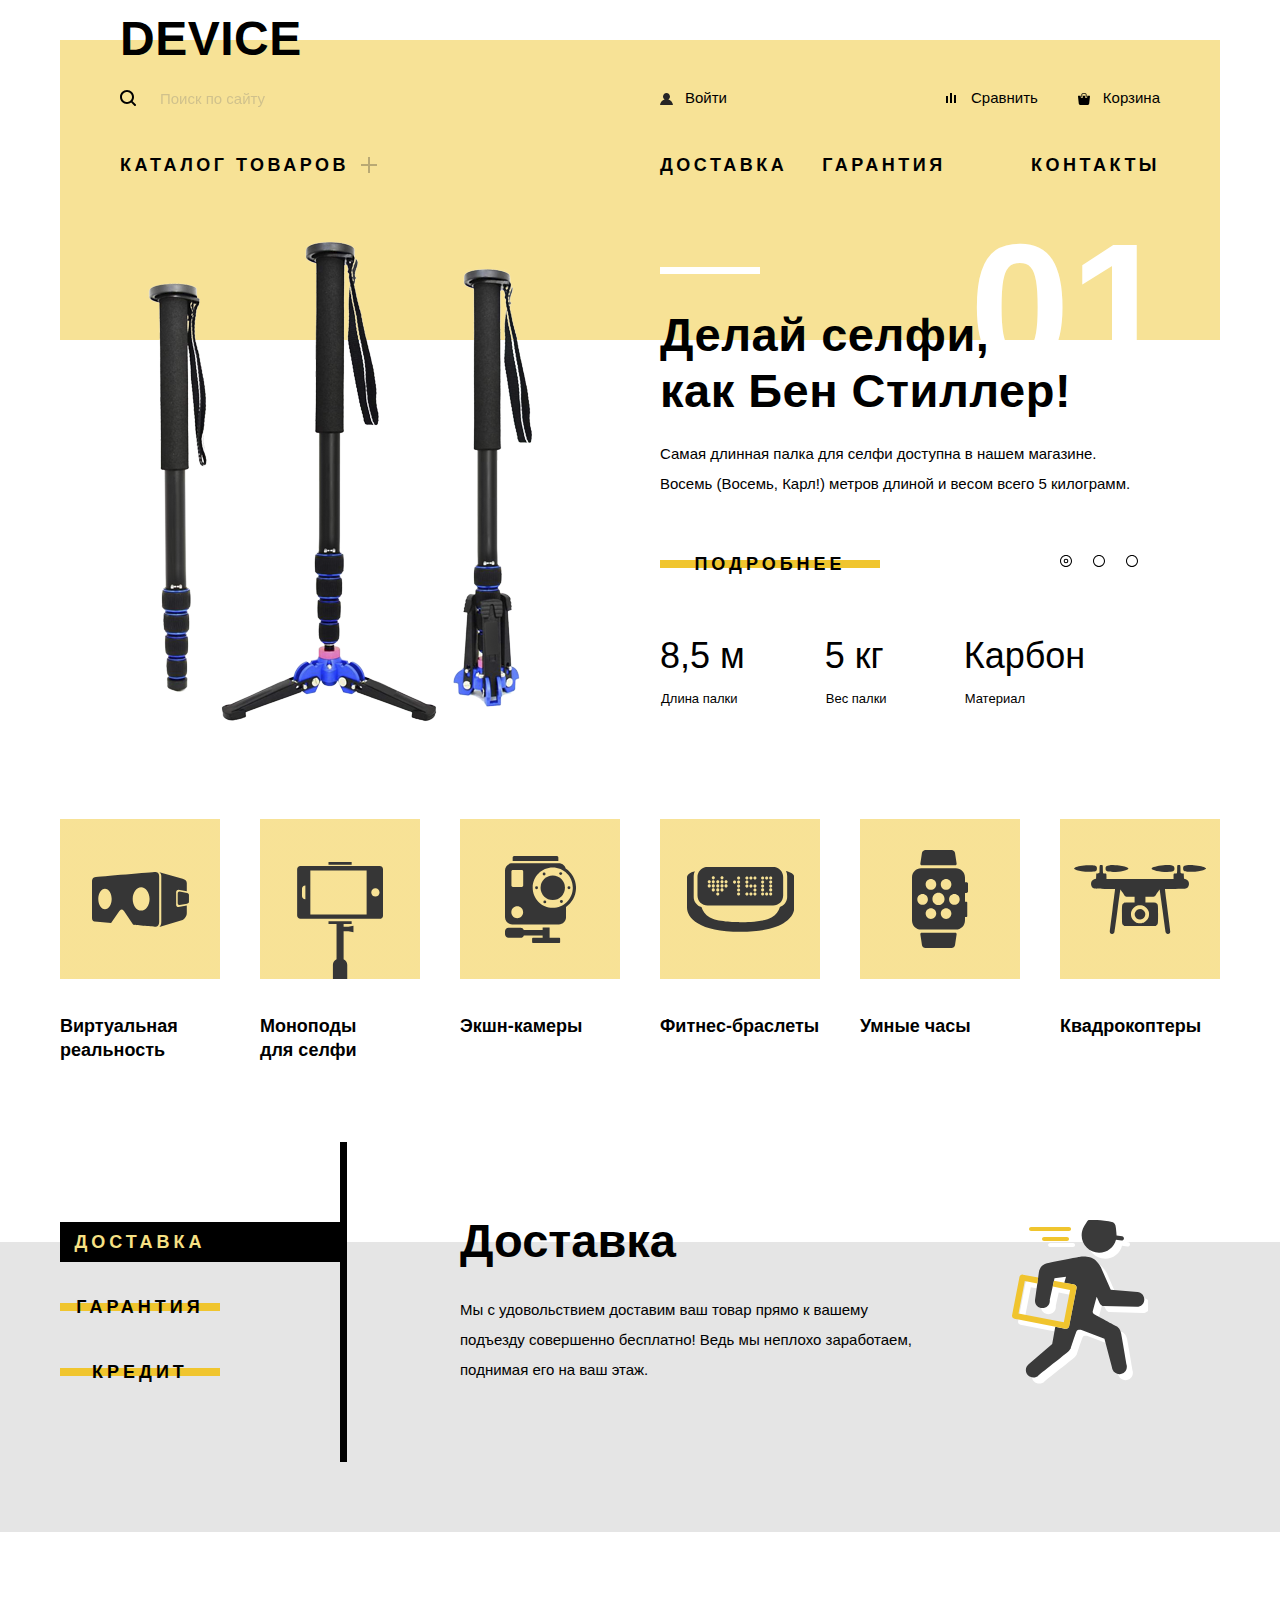
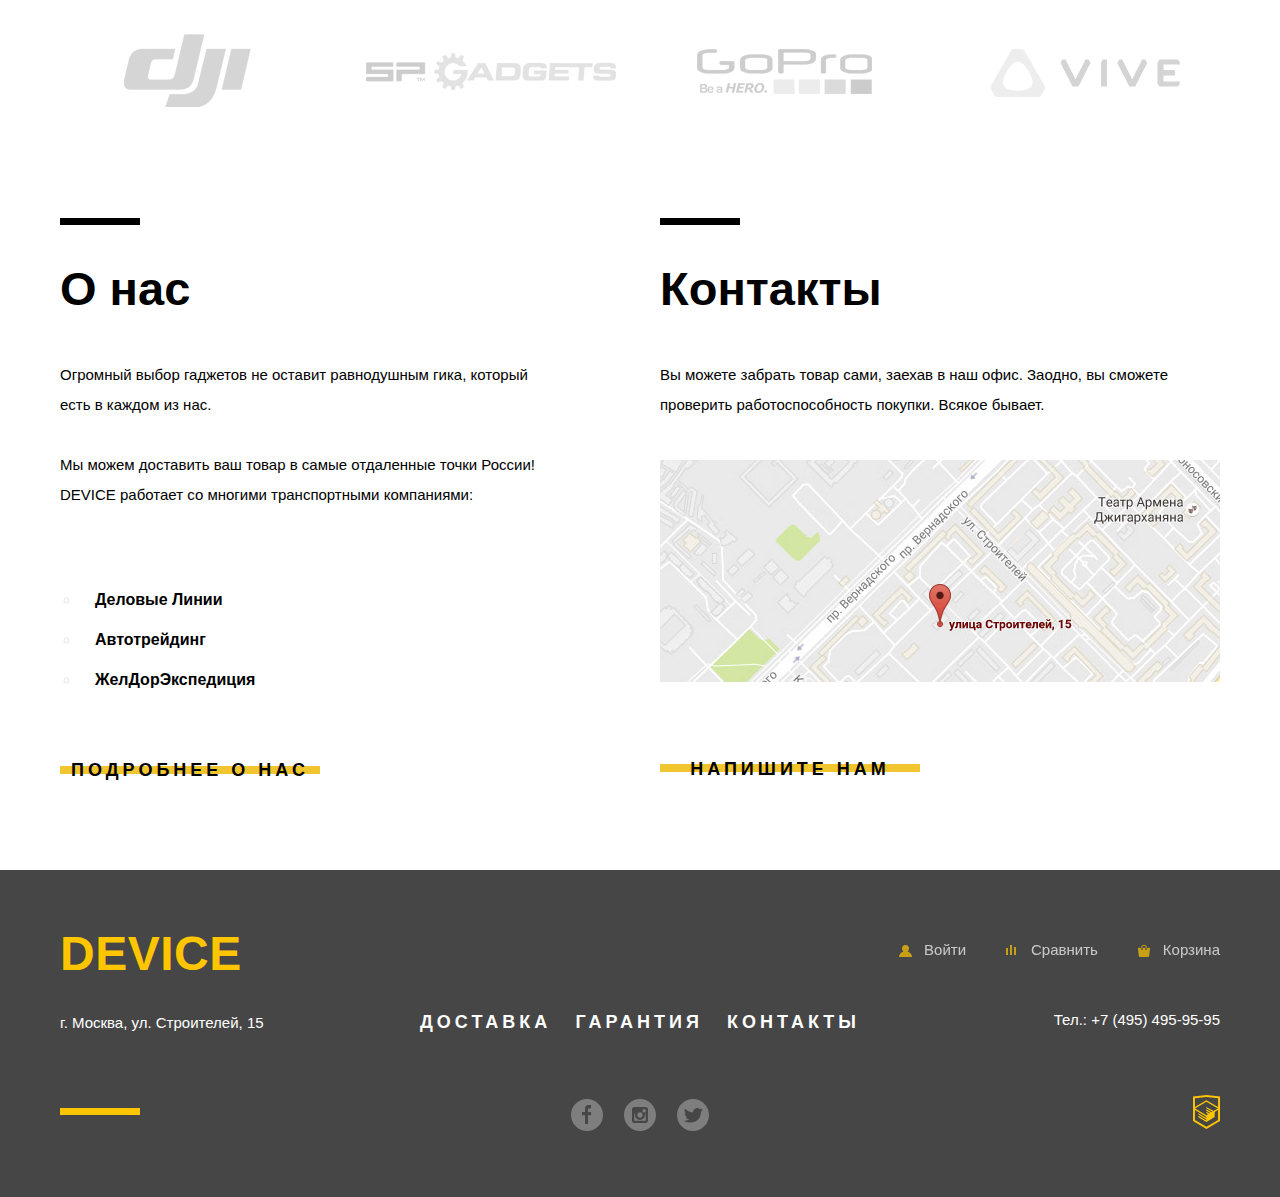
==== commit 8e83ad94: "Скрипт переключения блоков в Услугах" ====
--- a/index.html
+++ b/index.html
@@ -10,9 +10,11 @@
       <a href="#"><b class="header-logo">Device</b></a>
 
       <div class="search-user-row">
-        <form class="header-searchbar">
+        <form class="header-searchbar"
+              action="https://echo.htmlacademy.ru"
+              method="post">
           <label class="visually-hidden" for="header-search">Поиск по сайту</label>
-          <input type="text" id="header-search" placeholder="Поиск по сайту">
+          <input type="text" name="search-request" id="header-search" placeholder="Поиск по сайту">
           <button type="submit" class="hidden">Найти</button>
         </form>
         <ul class="header-user-panel">
@@ -51,7 +53,7 @@
       <section class="promo-slider">
         <h2 class="visually-hidden">Лучшие предложения</h2>
         <ul class="slider-list">
-          <li style="opacity: 1">
+          <li class="slide-shown">
             <div class="slide-image">
               <a href="#"><img src="img/slider-promo-1.png" alt="Монопод для селфи"></a>
             </div>
@@ -78,7 +80,7 @@
               </table>
             </div>
           </li>
-          <li style="opacity: 0">
+          <li class="slide-hidden">
             <div class="slide-image">
               <a href="#"><img src="img/slider-promo-2.png" alt="Фитнес-браслет"></a>
             </div>
@@ -101,7 +103,7 @@
               </table>
             </div>
           </li>
-          <li style="opacity: 0">
+          <li class="slide-hidden">
             <div class="slide-image">
               <a href="#"><img class="slider-image" src="img/slider-promo-3.png" alt="Квадрокоптер"></a>
             </div>
@@ -152,26 +154,26 @@
         <h2 class="visually-hidden">Услуги</h2>
         <div class="container">
           <ul class="service-categories">
+            <li class="service-category active-category">
+              <button type="button" class="button-crossed choose-delivery" disabled>Доставка</button>
+            </li>
             <li class="service-category">
-              <button type="button" class="button-crossed">Доставка</button>
+              <button type="button" class="button-crossed choose-warranty">Гарантия</button>
             </li>
             <li class="service-category">
-              <button type="button" class="button-crossed">Гарантия</button>
-            </li>
-            <li class="service-category">
-              <button type="button" class="button-crossed">Кредит</button>
+              <button type="button" class="button-crossed choose-credit">Кредит</button>
             </li>
           </ul>
           <ul class="service-descriptions">
-            <li class="service-category-description">
+            <li class="service-category-description description-delivery">
               <h3>Доставка</h3>
               <p>Мы с удовольствием доставим ваш товар прямо к вашему подъезду совершенно бесплатно! Ведь мы неплохо заработаем, поднимая его на ваш этаж.</p>
             </li>
-            <li class="service-category-description hidden">
+            <li class="service-category-description description-warranty hidden">
               <h3>Гарантия</h3>
               <p>Если из-за возгорания купленного у нас товара у вас сгорит дом — не переживайте, мы выдадим вам новый. Товар, не дом, конечно же.</p>
             </li>
-            <li class="service-category-description hidden">
+            <li class="service-category-description description-credit hidden">
               <h3>Кредит</h3>
               <p>Залезть в долговую яму стало проще! Кредитные консультанты подберут для вас наиболее выгодные условия кредита. Выгодные для нашего банка, разумеется.</p>
             </li>
--- a/css/style.css
+++ b/css/style.css
@@ -58,9 +58,8 @@
 }
 
 .button-crossed:active {
-  color: #f7e184;
-  background-color: #000000;
-  background-image: none;
+  background-color: #f0c52e;
+  color: rgba(0, 0, 0, 0.3);
 }
 /*Стили элементов верхней строки хедера*/
 /*----------------------*/
@@ -366,6 +365,7 @@
 
 .slide-hidden {
   opacity: 0;
+  z-index: -1;
 }
 
 .slide-image {
@@ -427,11 +427,6 @@
 
 .slider-showmore {
   width: 220px;
-}
-
-.slider-showmore:active {
-  background-color: #f0c52e;
-  color: rgba(0, 0, 0, 0.3);
 }
 
 .slider-features {
@@ -575,7 +570,7 @@
   margin-bottom: 25px;
 }
 
-.service-categories li:active {
+.service-categories .active-category {
   background-color: #000000;
 }
 
@@ -588,6 +583,16 @@
   padding: 0;
   margin: 0;
   line-height: 40px;
+}
+
+.active-category button {
+  background-image: none;
+  color: #f7e184;
+}
+
+.active-category button:hover {
+  background-color: transparent;
+  color: #f7e184;
 }
 
 .service-descriptions {
@@ -735,11 +740,6 @@
   width: 260px;
   text-align: center;
   line-height: 40px;
-}
-
-.about .button-crossed:active {
-  background-color: #f0c52e;
-  color: rgba(0, 0, 0, 0.3);
 }
 
 .about-contacts {
@@ -1245,11 +1245,6 @@
 
 .catalog-filters .button-crossed {
   width: 200px;
-}
-
-.catalog-filters .button-crossed:active {
-  background-color: #f0c52e;
-  color: rgba(0, 0, 0, 0.3);
 }
 /*----------------------*/
 
